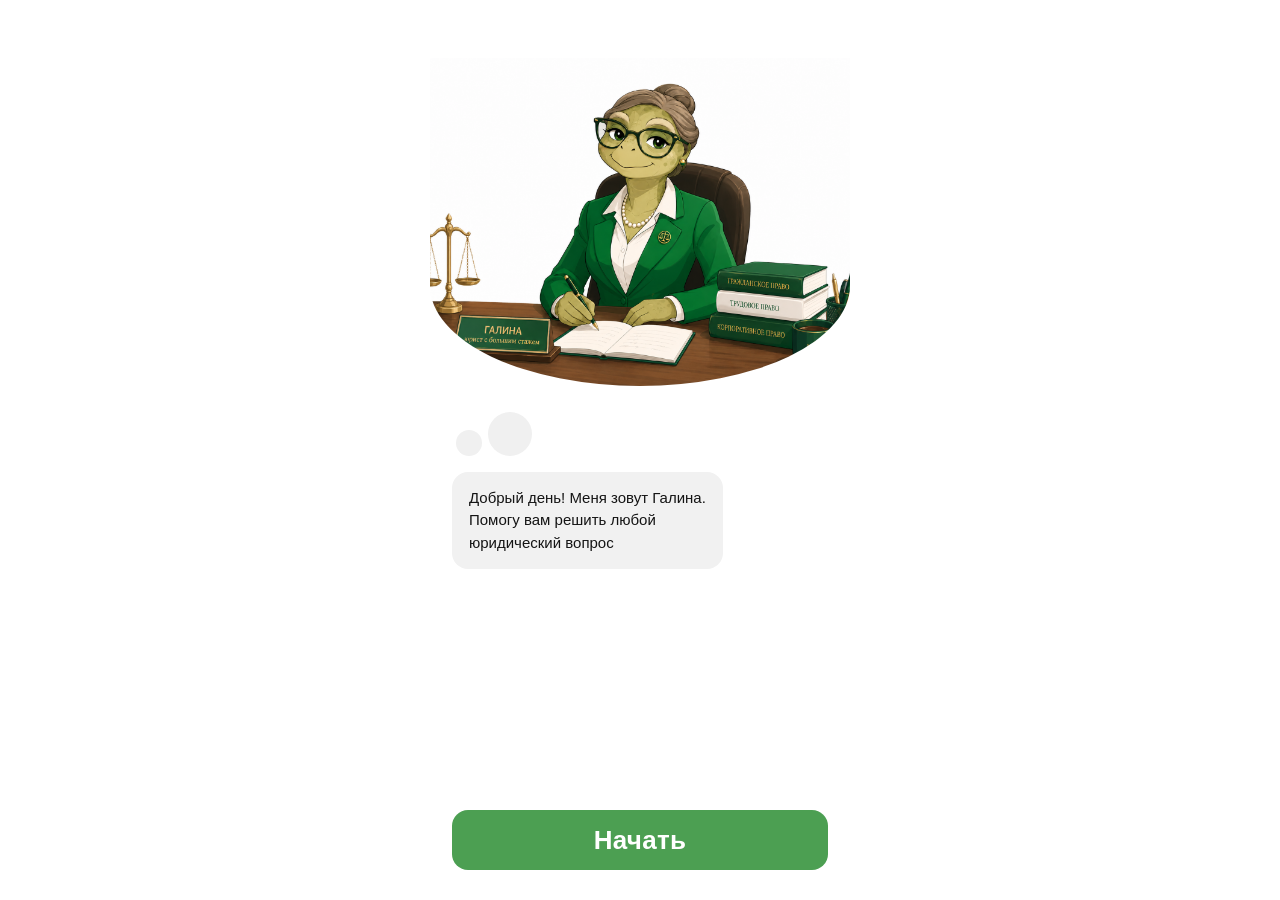
==== index.html @ 89429f1e "Экраны настроек и профиля - «Название акка» в сайдбаре открывает Настройки: карточка аккаунта,   тем" ====
﻿<!DOCTYPE html>
<html lang="ru">
<head>
<meta charset="UTF-8">
<meta name="viewport" content="width=device-width, initial-scale=1.0, maximum-scale=1.0, user-scalable=no, viewport-fit=cover">
<meta name="theme-color" content="#4C9F52">
<meta name="description" content="ИИ юрист Галина — ответы на юридические вопросы, составление и проверка договоров.">
<title>ИИ Юрист Галина</title>
<link rel="icon" href="assets/galina-avatar.png">
<link rel="apple-touch-icon" href="assets/galina-avatar.png">
<link rel="stylesheet" href="styles.css?v=15">
</head>
<body>

<div class="app">

  <!-- ============ ЭКРАН 1 — ОНБОРДИНГ ============ -->
        <div class="screen screen--onboarding is-active" id="screen-onboarding">
          <div class="ob-hero">
            <img src="assets/galina-desk.png" alt="Галина — юрист с большим стажем" class="ob-hero__img">
          </div>

          <div class="ob-body">
            <div class="ob-dots">
              <span class="ob-dot ob-dot--sm"></span>
              <span class="ob-dot ob-dot--lg"></span>
            </div>
            <div class="ob-bubble">
              Добрый день! Меня зовут Галина.<br>
              Помогу вам решить любой<br>
              юридический вопрос
            </div>
          </div>

          <div class="ob-footer">
            <button class="btn-primary" onclick="goTo('screen-main')">Начать</button>
          </div>
        </div>

  <!-- ============ ЭКРАН 2 — ОСНОВНОЙ ============ -->
        <div class="screen screen--main" id="screen-main">

          <div class="workspace">

          <!-- шапка -->
          <header class="topbar">
            <div class="topbar__left">
              <button class="icon-btn" onclick="menuButton(this)" aria-label="Меню">
                <svg viewBox="0 0 24 24" class="ic ic--panel">
                  <rect x="2.2" y="3.2" width="19.6" height="17.6" rx="4.2"/>
                  <line x1="9.6" y1="3.2" x2="9.6" y2="20.8"/>
                </svg>
              </button>
              <span class="brand" aria-label="Windexs Юрист">
                <img src="assets/windex-mark.png" alt="" class="brand__mark">
                <span class="brand__name">indexs</span>
                <span class="brand__suffix">Юрист</span>
              </span>
            </div>
            <button class="balance" onclick="openSheet()" aria-label="Баланс 30 рублей">
                <svg viewBox="0 0 24 24" class="ic ic--wallet">
                  <path d="M3.4 9.6V7.3a2.3 2.3 0 012.3-2.3h9.9"/>
                  <rect x="3.4" y="8.9" width="16.3" height="10.1" rx="2.6"/>
                  <circle cx="15.4" cy="14" r="1.05" class="ic__dot"/>
                </svg>
                <span>30</span>
              </button>
          </header>

          <!-- центр: стартовый вид -->
          <main class="main-center" data-view="home">
            <div class="greeting">
              <img src="assets/galina-avatar.png" alt="" class="greeting__ava">
              <h1 class="greeting__title" data-title>Чем могу помочь?</h1>
            </div>

            <ul class="actions">
              <li class="action" data-mode="sign" onclick="selectMode('sign')">
                <svg viewBox="0 0 24 24" class="ic ic--pen">
                  <path d="M3 21l1.2-4.2L16.3 4.7a2.4 2.4 0 013.4 0l.6.6a2.4 2.4 0 010 3.4L8.2 20.8 3 21z"/>
                </svg>
                <span>Подписать документ</span>
              </li>
              <li class="action" data-mode="create" onclick="selectMode('create')">
                <svg viewBox="0 0 24 24" class="ic ic--doc">
                  <path d="M6 2.6h8L19.4 8v13.4H6z"/>
                  <path d="M14 2.6V8h5.4"/>
                  <line x1="9" y1="12.4" x2="16.4" y2="12.4"/>
                  <line x1="9" y1="16.2" x2="16.4" y2="16.2"/>
                </svg>
                <span>Составить договор</span>
              </li>
              <li class="action" data-mode="check" onclick="selectMode('check')">
                <svg viewBox="0 0 24 24" class="ic ic--search">
                  <circle cx="10.5" cy="10.5" r="7"/>
                  <line x1="15.6" y1="15.6" x2="21" y2="21"/>
                </svg>
                <span>Проверить договор</span>
              </li>
            </ul>
          </main>

          <!-- центр: лента чата -->
          <div class="chat" data-view="chat" hidden>
            <div class="chat__scroll" data-feed></div>
          </div>

          <!-- поле ввода -->
          <div class="composer-wrap">
            <div class="composer">
              <div class="composer__files" data-files></div>
              <div class="composer__field"
                   contenteditable="true"
                   data-field
                   data-placeholder="Задайте юридический вопрос"></div>
              <div class="composer__row">
                <button class="plus-btn" onclick="toggleAttach(this)" aria-label="Прикрепить">
                  <svg viewBox="0 0 24 24" class="ic ic--plus">
                    <line x1="12" y1="4.5" x2="12" y2="19.5"/>
                    <line x1="4.5" y1="12" x2="19.5" y2="12"/>
                  </svg>
                </button>
                <div class="composer__right">
                  <button class="mic-btn" aria-label="Голос">
                    <svg viewBox="0 0 24 24" class="ic ic--mic">
                      <rect x="8.6" y="2.2" width="6.8" height="12" rx="3.4"/>
                      <path d="M4.8 11.2a7.2 7.2 0 0014.4 0"/>
                      <line x1="12" y1="18.4" x2="12" y2="22"/>
                    </svg>
                  </button>
                  <button class="call-btn" onclick="openCall()" aria-label="Созвон">
                    <span class="wave">
                      <i></i><i></i><i></i><i></i><i></i>
                    </span>
                  </button>
                  <button class="send-btn" onclick="send()" aria-label="Отправить">
                    <svg viewBox="0 0 24 24" class="ic ic--send">
                      <line x1="12" y1="20" x2="12" y2="5"/>
                      <path d="M6 11l6-6 6 6"/>
                    </svg>
                  </button>
                </div>
              </div>
            </div>

            <!-- меню вложений -->
            <div class="attach-menu" data-attach>
              <div class="attach-item" onclick="uploadFile()">
                <span class="attach-ic">
                  <svg viewBox="0 0 24 24" class="ic ic--doc">
                    <path d="M6 2.6h8L19.4 8v13.4H6z"/>
                    <path d="M14 2.6V8h5.4"/>
                  </svg>
                </span>
                Файлы
              </div>
              <div class="attach-item" onclick="uploadFile()">
                <span class="attach-ic">
                  <svg viewBox="0 0 24 24" class="ic ic--cam">
                    <rect x="2.4" y="5.6" width="19.2" height="14.4" rx="3.4"/>
                    <circle cx="12" cy="12.8" r="3.6"/>
                    <line x1="8.4" y1="5.6" x2="9.8" y2="3.2"/>
                  </svg>
                </span>
                Камера
              </div>
              <div class="attach-item" onclick="uploadFile()">
                <span class="attach-ic">
                  <svg viewBox="0 0 24 24" class="ic ic--img">
                    <rect x="2.4" y="4.4" width="19.2" height="15.2" rx="3.4"/>
                    <circle cx="8.2" cy="9.8" r="1.9"/>
                    <path d="M3.4 17.4l5.2-5 4.2 3.9 3.2-2.7 4.6 4.2"/>
                  </svg>
                </span>
                Галерея
              </div>
              <div class="attach-item attach-item--close" onclick="closeAttach()">
                <span class="attach-ic">
                  <svg viewBox="0 0 24 24" class="ic ic--x">
                    <line x1="5.5" y1="5.5" x2="18.5" y2="18.5"/>
                    <line x1="18.5" y1="5.5" x2="5.5" y2="18.5"/>
                  </svg>
                </span>
              </div>
            </div>
          </div>

          </div><!-- /.workspace -->

          <!-- ОКНО РАЗДЕЛА: Поддержка / Отзывы / Почта -->
          <div class="modal-scrim" onclick="closeModal()"></div>
          <div class="modal">
            <div class="modal__head">
              <span class="modal__ic" data-modal-ic></span>
              <span class="modal__title" data-modal-title></span>
              <button class="modal__x" onclick="closeModal()" aria-label="Закрыть">
                <svg viewBox="0 0 24 24" class="ic ic--x">
                  <line x1="5.5" y1="5.5" x2="18.5" y2="18.5"/>
                  <line x1="18.5" y1="5.5" x2="5.5" y2="18.5"/>
                </svg>
              </button>
            </div>

            <div class="modal__body" data-modal-body></div>

            <div class="modal__foot">
              <div class="modal__input">
                <button class="plus-btn" aria-label="Прикрепить">
                  <svg viewBox="0 0 24 24" class="ic ic--plus">
                    <line x1="12" y1="4.5" x2="12" y2="19.5"/>
                    <line x1="4.5" y1="12" x2="19.5" y2="12"/>
                  </svg>
                </button>
                <div class="modal__field"
                     contenteditable="true"
                     data-modal-field
                     data-placeholder=""></div>
                <button class="send-btn send-btn--modal" onclick="sendModal()" aria-label="Отправить">
                  <svg viewBox="0 0 24 24" class="ic ic--send">
                    <line x1="12" y1="20" x2="12" y2="5"/>
                    <path d="M6 11l6-6 6 6"/>
                  </svg>
                </button>
              </div>
              <div class="modal__note" data-modal-note></div>
            </div>
          </div>

          <!-- ЭКРАН НАСТРОЕК -->
          <div class="panel" data-panel="settings">
            <div class="panel__head">
              <span class="panel__title">Настройки</span>
              <button class="panel__x" onclick="closePanel('settings')" aria-label="Закрыть">
                <svg viewBox="0 0 24 24" class="ic ic--x">
                  <line x1="5.5" y1="5.5" x2="18.5" y2="18.5"/>
                  <line x1="18.5" y1="5.5" x2="5.5" y2="18.5"/>
                </svg>
              </button>
            </div>

            <div class="panel__scroll">

              <button class="acc-card" onclick="openPanel('profile')">
                <span class="acc-card__ava">Е</span>
                <span class="acc-card__info">
                  <span class="acc-card__name">Название акка</span>
                  <span class="acc-card__mail">account@mail.ru</span>
                </span>
                <span class="acc-card__balance">
                  <svg viewBox="0 0 24 24" class="ic ic--wallet">
                    <path d="M3.4 9.6V7.3a2.3 2.3 0 012.3-2.3h9.9"/>
                    <rect x="3.4" y="8.9" width="16.3" height="10.1" rx="2.6"/>
                    <circle cx="15.4" cy="14" r="1.05" class="ic__dot"/>
                  </svg>
                  30
                </span>
              </button>

              <div class="settings-row">Тема</div>

              <h3 class="settings-title">Пополнение</h3>

              <div class="plans">
                <div class="plan">
                  <span class="plan__ic">
                    <svg viewBox="0 0 24 24" class="ic ic--coin">
                      <ellipse cx="12" cy="8.4" rx="7.4" ry="3.4"/>
                      <path d="M4.6 8.4v7.2c0 1.9 3.3 3.4 7.4 3.4s7.4-1.5 7.4-3.4V8.4"/>
                    </svg>
                  </span>
                  <div class="plan__price">от 1000₽</div>
                  <div class="plan__save">экономия 10%</div>
                  <button class="plan__btn">Пополнить</button>
                </div>

                <div class="plan plan--hit">
                  <span class="plan__badge">
                    <svg viewBox="0 0 24 24" class="ic ic--fire">
                      <path d="M12 2.6c3.4 3.6 6.6 6 6.6 10.4a6.6 6.6 0 11-13.2 0c0-2.2 1-3.8 2.4-5.4.6 1.4 1.4 2.2 2.4 2.4-.4-3 .6-5.4 1.8-7.4z"/>
                    </svg>
                    Хит
                  </span>
                  <span class="plan__ic">
                    <svg viewBox="0 0 24 24" class="ic ic--coins">
                      <ellipse cx="12" cy="6.4" rx="6.6" ry="2.8"/>
                      <path d="M5.4 6.4v3.2c0 1.5 3 2.8 6.6 2.8s6.6-1.3 6.6-2.8V6.4"/>
                      <path d="M5.4 12.4v3.2c0 1.5 3 2.8 6.6 2.8s6.6-1.3 6.6-2.8v-3.2"/>
                    </svg>
                  </span>
                  <div class="plan__price">от 3000₽</div>
                  <div class="plan__save">экономия 15%</div>
                  <button class="plan__btn">Пополнить</button>
                </div>

                <div class="plan">
                  <span class="plan__ic">
                    <svg viewBox="0 0 24 24" class="ic ic--gem">
                      <path d="M5.4 4.6h13.2l3 5-9.6 10.4L2.4 9.6z"/>
                      <path d="M2.4 9.6h19.2"/>
                      <path d="M9 4.6l-1.6 5 4.6 10.4 4.6-10.4-1.6-5"/>
                    </svg>
                  </span>
                  <div class="plan__price">от 5000₽</div>
                  <div class="plan__save">экономия 20%</div>
                  <button class="plan__btn">Пополнить</button>
                </div>
              </div>

              <div class="rates">
                <div class="rates__cell rates__cell--head">Тарифы</div>
                <div class="rates__cell rates__cell--head rates__cell--ic">
                  <svg viewBox="0 0 24 24" class="ic ic--coin">
                    <ellipse cx="12" cy="8.4" rx="7.4" ry="3.4"/>
                    <path d="M4.6 8.4v7.2c0 1.9 3.3 3.4 7.4 3.4s7.4-1.5 7.4-3.4V8.4"/>
                  </svg>
                </div>

                <div class="rates__cell">Разговор с Галиной</div>
                <div class="rates__cell">3/минута</div>

                <div class="rates__cell">Сообщение в чате</div>
                <div class="rates__cell">3/запрос</div>

                <div class="rates__cell">Работа с документом</div>
                <div class="rates__cell">3/запрос</div>
              </div>

            </div>
          </div>

          <!-- ЭКРАН ПРОФИЛЯ -->
          <div class="panel panel--profile" data-panel="profile">
            <div class="panel__head">
              <span class="panel__title">Профиль</span>
              <button class="panel__x" onclick="closePanel('profile')" aria-label="Закрыть">
                <svg viewBox="0 0 24 24" class="ic ic--x">
                  <line x1="5.5" y1="5.5" x2="18.5" y2="18.5"/>
                  <line x1="18.5" y1="5.5" x2="5.5" y2="18.5"/>
                </svg>
              </button>
            </div>

            <div class="panel__scroll">
              <div class="profile-ava">
                <span class="profile-ava__circle">Е</span>
                <span class="profile-ava__edit">
                  <svg viewBox="0 0 24 24" class="ic ic--pen">
                    <path d="M3 21l1.2-4.2L16.3 4.7a2.4 2.4 0 013.4 0l.6.6a2.4 2.4 0 010 3.4L8.2 20.8 3 21z"/>
                  </svg>
                </span>
              </div>

              <label class="field-label">Имя</label>
              <div class="field" contenteditable="true">Название</div>
              <div class="field" contenteditable="true">акка</div>

              <label class="field-label">Год рождения</label>
              <div class="field" contenteditable="true">2026</div>

              <label class="field-label">Аккаунт</label>
              <div class="field">account@mail.ru</div>

              <button class="logout">
                <svg viewBox="0 0 24 24" class="ic ic--exit">
                  <path d="M9.6 3.6H4.8v16.8h4.8"/>
                  <path d="M14.4 7.8l4.2 4.2-4.2 4.2"/>
                  <line x1="18.6" y1="12" x2="9" y2="12"/>
                </svg>
                Выйти из аккаунта
              </button>
            </div>
          </div>

          <!-- МИНИ-ЭКРАН ЗАГРУЗКИ ФАЙЛА -->
          <div class="upload">
            <div class="upload__card">
              <span class="upload__spinner"></span>
              <div class="upload__text">Загружаю файл</div>
            </div>
          </div>

          <!-- ШТОРКА С ТАРИФОМ -->
          <div class="sheet-scrim" onclick="closeSheet()"></div>
          <div class="sheet">
            <div class="sheet__grab"></div>
            <div class="sheet__title">1 запрос = 3 рубля</div>
            <div class="sheet__note">Списывается за каждый ответ Галины.<br>Созвон — 3 рубля за минуту.</div>
            <div class="sheet__balance">
              <span>На счету</span>
              <b>30 ₽</b>
            </div>
            <div class="sheet__hint">Хватит на 10 запросов</div>
            <button class="btn-primary btn-primary--sm">Пополнить</button>
          </div>

          <!-- ЭКРАН СОЗВОНА -->
          <div class="call">
            <header class="topbar">
              <button class="icon-btn" onclick="closeCall()" aria-label="Назад">
                <svg viewBox="0 0 24 24" class="ic ic--back">
                  <path d="M14.5 5 L7.5 12 l7 7"/>
                </svg>
              </button>
              <button class="balance" onclick="openSheet()" aria-label="Баланс 30 рублей">
                <svg viewBox="0 0 24 24" class="ic ic--wallet">
                  <path d="M3.4 9.6V7.3a2.3 2.3 0 012.3-2.3h9.9"/>
                  <rect x="3.4" y="8.9" width="16.3" height="10.1" rx="2.6"/>
                  <circle cx="15.4" cy="14" r="1.05" class="ic__dot"/>
                </svg>
                <span>30</span>
              </button>
            </header>

            <div class="call__body">
              <img src="assets/galina-avatar.png" alt="" class="call__ava" data-call-ava>

              <button class="call__btn" onclick="toggleMic()" data-call-btn aria-label="Микрофон">
                <!-- микрофон включён -->
                <svg viewBox="0 0 24 24" class="ic call__ic call__ic--on">
                  <rect x="9" y="2.6" width="6" height="11.4" rx="3"/>
                  <path d="M5.2 11.4a6.8 6.8 0 0013.6 0"/>
                  <line x1="12" y1="18.2" x2="12" y2="21.4"/>
                </svg>
                <!-- микрофон выключен -->
                <svg viewBox="0 0 24 24" class="ic call__ic call__ic--off">
                  <rect x="9" y="2.6" width="6" height="11.4" rx="3"/>
                  <path d="M5.2 11.4a6.8 6.8 0 0013.6 0"/>
                  <line x1="12" y1="18.2" x2="12" y2="21.4"/>
                  <line x1="4" y1="21" x2="20" y2="3"/>
                </svg>
                <!-- Галина говорит -->
                <span class="call__wave">
                  <i></i><i></i><i></i><i></i><i></i>
                </span>
              </button>

              <div class="call__status" data-call-status>Говорите, я слушаю</div>
              <button class="call__arc" onclick="closeCall()">Завершить</button>
            </div>
          </div>

          <!-- РАЗДЕЛЫ МЕНЮ -->
          <div class="page">
            <header class="topbar">
              <button class="icon-btn" onclick="closePage()" aria-label="Назад">
                <svg viewBox="0 0 24 24" class="ic ic--back">
                  <path d="M14.5 5 L7.5 12 l7 7"/>
                </svg>
              </button>
              <button class="balance" onclick="openSheet()" aria-label="Баланс 30 рублей">
                <svg viewBox="0 0 24 24" class="ic ic--wallet">
                  <path d="M3.4 9.6V7.3a2.3 2.3 0 012.3-2.3h9.9"/>
                  <rect x="3.4" y="8.9" width="16.3" height="10.1" rx="2.6"/>
                  <circle cx="15.4" cy="14" r="1.05" class="ic__dot"/>
                </svg>
                <span>30</span>
              </button>
            </header>
            <div class="page__scroll">
              <h2 class="page__title" data-page-title></h2>
              <div data-page-body></div>
            </div>
          </div>

          <!-- САЙДБАР -->
          <div class="drawer-scrim" onclick="closeDrawer()"></div>
          <aside class="drawer">
            <div class="drawer__head">
              <button class="acc" onclick="openPanel('settings')">
                <span class="acc__ava">Е</span>
                <span class="acc__name">Название акка</span>
              </button>
              <button class="icon-btn" onclick="toggleSidebar()" aria-label="Свернуть меню">
                <svg viewBox="0 0 24 24" class="ic ic--panel">
                  <rect x="2.2" y="3.2" width="19.6" height="17.6" rx="4.2"/>
                  <line x1="9.6" y1="3.2" x2="9.6" y2="20.8"/>
                </svg>
              </button>
            </div>

            <div class="drawer__scroll">
              <div class="drawer__group">Чаты</div>
              <a class="drawer__item">Закон 130 ФЗ</a>
              <a class="drawer__item">Закон 130 ФЗ</a>
              <a class="drawer__item">Закон 130 ФЗ</a>
              <a class="drawer__item">Закон 130 ФЗ</a>

              <div class="drawer__group drawer__group--mt">Мои договоры</div>
              <a class="drawer__item">Договор 1</a>
              <a class="drawer__item">Договор 2</a>
              <a class="drawer__item">Договор 3</a>
              <a class="drawer__item">Договор 3</a>
              <a class="drawer__item">Договор 1</a>
              <a class="drawer__item">Договор 2</a>
              <a class="drawer__item">Договор 3</a>
              <a class="drawer__item">Договор 3</a>
              <a class="drawer__item">Договор 1</a>
              <a class="drawer__item">Договор 2</a>
              <a class="drawer__item">Договор 3</a>
            </div>

            <div class="drawer__foot">
              <a class="drawer__link" onclick="openModal('support')">
                <svg viewBox="0 0 24 24" class="ic ic--support">
                  <path d="M4.2 15.4v-3.6a7.8 7.8 0 1115.6 0v3.6"/>
                  <rect x="2.6" y="13.6" width="4" height="6" rx="2"/>
                  <rect x="17.4" y="13.6" width="4" height="6" rx="2"/>
                </svg>
                Поддержка
              </a>
              <a class="drawer__link" onclick="openModal('reviews')">
                <svg viewBox="0 0 24 24" class="ic ic--star">
                  <path d="M12 3.2l2.7 5.5 6 .9-4.3 4.2 1 6-5.4-2.8-5.4 2.8 1-6L3.3 9.6l6-.9z"/>
                </svg>
                Отзывы
              </a>
              <a class="drawer__link" onclick="openModal('mail')">
                <svg viewBox="0 0 24 24" class="ic ic--mail">
                  <rect x="2.8" y="5" width="18.4" height="14" rx="3"/>
                  <path d="M3.6 7.4L12 13.4l8.4-6"/>
                </svg>
                Почта
              </a>
            </div>

            <div class="drawer__newchat">
              <button class="btn-newchat" onclick="newChat()">
                <svg viewBox="0 0 24 24" class="ic ic--chat">
                  <path d="M3.4 5.4h17.2v11H9.2l-5.8 4.2z"/>
                </svg>
                Новый чат
              </button>
            </div>
          </aside>

        </div>

</div>

<script src="app.js?v=15"></script>
</body>
</html>
---- styles.css ----
/* ================= ИИ Юрист «Галина» — прототип ================= */

:root{
  --green:        #4C9F52;
  --green-dark:   #3E8744;
  --ink:          #101010;
  --grey-bg:      #EFEFEF;
  --grey-bubble:  #F1F1F1;
  --grey-line:    #E6E6E6;
  --stage:        #1E1E1E;
  --phone-body:   #141414;
  --label:        #8A8A8A;
  --radius-phone: 44px;
}

*{ box-sizing:border-box; -webkit-tap-highlight-color:transparent; }

html,body{ margin:0; padding:0; }

body{
  background:var(--stage);
  font-family:"Montserrat","Gotham Pro","Segoe UI",-apple-system,BlinkMacSystemFont,Roboto,Arial,sans-serif;
  color:var(--ink);
  -webkit-font-smoothing:antialiased;
  min-height:100vh;
}

/* ---------- корпус приложения ---------- */
body{
  display:flex;
  align-items:center;
  justify-content:center;
  overflow:hidden;
}

.app{
  position:relative;
  width:100%;
  height:100vh;
  height:100dvh;
  background:#fff;
  overflow:hidden;
}

/* на десктопе показываем приложение «в телефоне» */
@media (min-width:600px) and (min-height:640px){
  .app{
    width:392px;
    height:min(100dvh - 48px, 844px);
    border-radius:38px;
    box-shadow:0 24px 70px rgba(0,0,0,.55);
  }
}

/* экраны приложения: активен всегда один */
.screen{
  position:absolute;
  top:0; right:0; bottom:0; left:0;
  background:#fff;
  flex-direction:column;
  overflow:hidden;
  display:none;
}
.screen.is-active{ display:flex; }

/* =========================================================
   ЭКРАН 1 — ОНБОРДИНГ
   ========================================================= */
.screen--onboarding{ padding:0; }

.ob-hero{
  padding:58px 0 0;
  display:flex;
  justify-content:center;
  flex:none;
  /* дуга стола, как в макете */
  overflow:hidden;
  border-radius:0 0 50% 50% / 0 0 26% 26%;
}
.ob-hero__img{
  width:104%;
  max-width:none;
  display:block;
}

.ob-body{
  flex:1;
  padding:26px 22px 0;
  display:flex;
  flex-direction:column;
  gap:16px;
}

.ob-dots{ display:flex; align-items:flex-end; gap:6px; padding-left:4px; }
.ob-dot{ background:#F0F0F0; border-radius:50%; display:block; }
.ob-dot--sm{ width:26px; height:26px; }
.ob-dot--lg{ width:44px; height:44px; }

.ob-bubble{
  background:var(--grey-bubble);
  border-radius:16px;
  padding:15px 17px;
  font-size:15px;
  line-height:1.5;
  font-weight:500;
  color:#141414;
  align-self:flex-start;
  max-width:100%;
}

.ob-footer{ padding:0 22px 30px; flex:none; }

.btn-primary{
  width:100%;
  height:60px;
  border:0;
  border-radius:16px;
  background:var(--green);
  color:#fff;
  font-family:inherit;
  font-size:26px;
  font-weight:700;
  letter-spacing:.3px;
  cursor:pointer;
  transition:background .15s ease, transform .1s ease;
}
.btn-primary:hover{ background:var(--green-dark); }
.btn-primary:active{ transform:scale(.985); }

/* =========================================================
   ЭКРАН 2 — ОСНОВНОЙ
   ========================================================= */
.topbar{
  flex:none;
  height:64px;
  padding:0 20px;
  display:flex;
  align-items:center;
  justify-content:space-between;
}

/* рабочая область: на телефоне занимает весь экран, на десктопе — колонку справа */
.workspace{
  position:absolute;
  top:0; right:0; bottom:0; left:0;
  display:flex;
  flex-direction:column;
  min-width:0;
}

/* шапка главного экрана висит поверх ленты: контент уезжает под неё размытым */
.workspace > .topbar{
  position:absolute;
  top:0; left:0; right:0;
  z-index:8;
  background:rgba(255,255,255,.72);
  -webkit-backdrop-filter:blur(16px) saturate(150%);
          backdrop-filter:blur(16px) saturate(150%);
}

.icon-btn{
  width:34px; height:34px;
  border:0; background:none; padding:0;
  cursor:pointer;
  display:flex; align-items:center; justify-content:center;
}

/* кнопка меню + логотип справа от неё */
.topbar__left{ display:flex; align-items:center; gap:12px; }

.brand{ display:flex; align-items:center; gap:1px; }
.brand__mark{ width:26px; height:19px; display:block; flex:none; }
.brand__name{
  font-size:21px;
  font-weight:800;
  letter-spacing:-.6px;
  color:var(--ink);
}
/* «Юрист» рядом с логотипом — только на десктопе */
.brand__suffix{ display:none; }

.balance{
  border:0;
  font-family:inherit;
  color:var(--ink);
  cursor:pointer;
  background:var(--grey-bg);
  border-radius:999px;
  padding:7px 15px 7px 12px;
  display:flex;
  align-items:center;
  gap:7px;
  font-size:19px;
  font-weight:500;
  letter-spacing:.2px;
}
.ic--wallet{ width:22px; height:22px; stroke-width:1.8; }
.ic__dot{ fill:var(--ink); stroke:none; }

/* ---- иконки (общие правила) ---- */
.ic{
  width:24px; height:24px;
  fill:none;
  stroke:var(--ink);
  stroke-width:1.9;
  stroke-linecap:round;
  stroke-linejoin:round;
  display:block;
}
.ic--panel{ width:26px; height:26px; stroke-width:2.1; }
.ic--pen{ fill:var(--ink); stroke:none; }
.ic--star{ fill:none; }

/* ---- центральный блок ---- */
.main-center{
  flex:1;
  display:flex;
  flex-direction:column;
  justify-content:center;
  padding:64px 22px 0;
  gap:26px;
}

.greeting{ display:flex; align-items:center; gap:14px; }
.greeting__ava{
  width:52px; height:52px;
  flex:none;
  object-fit:cover;
  border-radius:50%;
}
.greeting__title{
  margin:0;
  font-size:24px;
  font-weight:800;
  letter-spacing:-.4px;
  white-space:nowrap;
}

.actions{ list-style:none; margin:0; padding:0 0 0 2px; display:flex; flex-direction:column; gap:20px; }
.action{
  display:flex;
  align-items:center;
  gap:14px;
  font-size:17px;
  font-weight:500;
  cursor:pointer;
}
.action .ic{ flex:none; }
.action.is-active{ color:var(--green); }
.action.is-active .ic{ stroke:var(--green); }
.action.is-active .ic--pen{ fill:var(--green); stroke:none; }

.main-center[hidden]{ display:none; }

/* =========================================================
   ЛЕНТА ЧАТА
   ========================================================= */
.chat{ flex:1; min-height:0; display:flex; }
.chat[hidden]{ display:none; }

.chat__scroll{
  flex:1;
  overflow-y:auto;
  padding:74px 20px 12px;
  display:flex;
  flex-direction:column;
  gap:16px;
  scrollbar-width:none;
}
.chat__scroll::-webkit-scrollbar{ display:none; }

/* сообщение пользователя */
.msg--user{ display:flex; justify-content:flex-end; }
.msg--user .bubble{
  background:var(--grey-bubble);
  border-radius:14px;
  padding:11px 14px;
  font-size:15px;
  font-weight:500;
  line-height:1.4;
  max-width:78%;
  word-break:break-word;
}
.bubble .pfx{ color:var(--green); font-weight:600; }

/* блок Галины */
.msg--bot{ display:flex; align-items:flex-start; gap:12px; }
.msg__ava{
  width:56px; height:56px;
  border-radius:50%;
  object-fit:cover;
  flex:none;
}
.msg--bot .bubble{
  font-size:15px;
  font-weight:500;
  line-height:1.45;
  padding-top:16px;
  word-break:break-word;
}

/* «Думаю…» / «Создаю…» — бегущий зелёный блик по тексту */
.status{
  padding-top:18px;
  font-size:15px;
  font-weight:500;
  background:linear-gradient(90deg,#101010 0%,#101010 30%,var(--green) 50%,#101010 70%,#101010 100%);
  background-size:220% 100%;
  -webkit-background-clip:text;
          background-clip:text;
  color:transparent;
  animation:shimmerText 1.6s linear infinite;
}
@keyframes shimmerText{
  from{ background-position:120% 0; }
  to  { background-position:-120% 0; }
}

/* ---- скелетон создаваемого документа ---- */
.doc-skeleton{
  background:#E4E4E4;
  border-radius:22px;
  padding:22px 18px;
}
.doc-page{
  background:#fff;
  border-radius:4px;
  padding:22px 18px 26px;
  display:flex;
  flex-direction:column;
  gap:16px;
  min-height:250px;
}
.sk{
  border-radius:7px;
  background:linear-gradient(100deg,#D2D2D2 20%,#EDEDED 45%,#D2D2D2 70%);
  background-size:250% 100%;
  animation:skShine 1.5s linear infinite;
}
@keyframes skShine{
  from{ background-position:180% 0; }
  to  { background-position:-80% 0; }
}
.sk--head{ height:26px; width:44%; align-self:flex-end; }
.sk--sub { height:15px; width:28%; align-self:center; margin-top:4px; }
.sk--body{ height:98px; width:82%; align-self:center; margin-top:4px; border-radius:4px; }
.sk--row { display:flex; justify-content:space-between; gap:18px; margin-top:auto; }
.sk--foot{ height:14px; border-radius:7px; }
.sk--foot.a{ width:34%; }
.sk--foot.b{ width:48%; }

/* ---- composer ---- */
.composer-wrap{ flex:none; padding:0 20px 26px; position:relative; }

.composer{
  background:var(--grey-bubble);
  border-radius:20px;
  padding:16px 14px 12px;
  display:flex;
  flex-direction:column;
  gap:14px;
}
/* редактируемое поле: префикс режима рисуется через ::before,
   поэтому переносится вместе с текстом и не редактируется */
.composer__field{
  font-size:15px;
  font-weight:500;
  line-height:1.4;
  color:#101010;
  padding-left:4px;
  outline:none;
  min-height:21px;
  max-height:96px;
  overflow-y:auto;
  word-break:break-word;
  scrollbar-width:none;
}
.composer__field::-webkit-scrollbar{ display:none; }

.composer__field[data-prefix]::before{
  content:attr(data-prefix) " ";
  color:var(--green);
  font-weight:600;
}
.composer__field:empty:not([data-prefix])::before{
  content:attr(data-placeholder);
  color:#7B7B7B;
  font-weight:500;
}
.composer.is-busy .composer__field{ pointer-events:none; opacity:.75; }
.composer__row{ display:flex; align-items:center; justify-content:space-between; }
.composer__right{ display:flex; align-items:center; gap:12px; }

.plus-btn,.mic-btn{
  border:0; background:none; padding:0; cursor:pointer;
  display:flex; align-items:center; justify-content:center;
}
.ic--plus{ width:27px; height:27px; stroke-width:2.2; }
.ic--mic{ width:23px; height:23px; }

.call-btn{
  border:0;
  background:var(--green);
  width:38px; height:38px;
  padding:0;
  border-radius:13px;
  display:flex; align-items:center; justify-content:center;
  cursor:pointer;
  transition:background .15s ease;
}
.call-btn:hover{ background:var(--green-dark); }

/* кнопка отправки: видна только когда в поле есть текст */
.send-btn{
  border:0;
  background:var(--green);
  width:38px; height:38px;
  border-radius:50%;
  display:none;
  align-items:center; justify-content:center;
  cursor:pointer;
  transition:background .15s ease;
}
.send-btn:hover{ background:var(--green-dark); }
.ic--send{ width:22px; height:22px; stroke:#fff; stroke-width:2.2; }

/* есть текст или файлы — «Созвон» сменяется отправкой, микрофон остаётся */
.composer.has-text .call-btn{ display:none; }
.composer.has-text .send-btn{ display:flex; }

.wave{ display:flex; align-items:center; gap:2.5px; height:17px; }
.wave i{ width:2.6px; border-radius:2px; background:#fff; display:block; }
.wave i:nth-child(1){ height:7px; }
.wave i:nth-child(2){ height:13px; }
.wave i:nth-child(3){ height:17px; }
.wave i:nth-child(4){ height:11px; }
.wave i:nth-child(5){ height:6px; }

/* ---- прикреплённые файлы ---- */
.composer__files{
  display:none;
  flex-wrap:wrap;
  gap:8px;
}
.composer__files.has-files{ display:flex; }

.file-chip{
  display:flex;
  align-items:center;
  gap:10px;
  background:#E2E2E2;
  border-radius:999px;
  padding:7px 12px 7px 16px;
  font-size:14px;
  font-weight:500;
  color:#3A3A3A;
  max-width:100%;
}
.file-chip__name{
  overflow:hidden;
  text-overflow:ellipsis;
  white-space:nowrap;
}
.file-chip__x{
  border:0; background:none; padding:0;
  width:16px; height:16px;
  flex:none;
  cursor:pointer;
  display:flex; align-items:center; justify-content:center;
}
.file-chip__x .ic{ width:14px; height:14px; stroke:#4A4A4A; stroke-width:2.2; }
.file-chip__x:hover .ic{ stroke:#101010; }

/* файлы в отправленном сообщении */
.bubble__files{ display:flex; flex-wrap:wrap; gap:6px; margin-bottom:8px; }
.bubble__file{
  background:#E2E2E2;
  border-radius:999px;
  padding:4px 11px;
  font-size:13px;
  font-weight:500;
}

/* =========================================================
   ОКНО РАЗДЕЛА: Поддержка / Отзывы / Почта
   ========================================================= */
.modal-scrim{
  position:absolute;
  top:0; right:0; bottom:0; left:0;
  background:rgba(255,255,255,.45);
  -webkit-backdrop-filter:blur(9px);
          backdrop-filter:blur(9px);
  opacity:0; visibility:hidden;
  transition:opacity .22s ease, visibility .22s;
  z-index:16;
}
.modal-scrim.is-open{ opacity:1; visibility:visible; }

.modal{
  position:absolute;
  left:50%;
  top:50%;
  transform:translate(-50%,-46%);
  width:83%;
  height:46%;
  min-height:300px;
  background:#fff;
  border-radius:26px;
  box-shadow:0 20px 54px rgba(0,0,0,.20);
  display:flex;
  flex-direction:column;
  padding:18px 16px 14px;
  opacity:0; visibility:hidden;
  transition:opacity .22s ease, transform .22s ease, visibility .22s;
  z-index:17;
}
.modal.is-open{
  opacity:1; visibility:visible;
  transform:translate(-50%,-50%);
}

.modal__head{
  flex:none;
  position:relative;
  display:flex;
  align-items:center;
  justify-content:center;
  gap:12px;
  padding:0 34px 14px;
}
.modal__ic{ display:flex; }
.modal__ic .ic{ width:26px; height:26px; stroke-width:2; }
.modal__title{ font-size:21px; font-weight:700; letter-spacing:-.3px; }
.modal__x{
  position:absolute;
  right:2px; top:-2px;
  border:0; background:none; padding:0;
  cursor:pointer;
  display:flex;
}
.modal__x .ic{ width:24px; height:24px; stroke-width:2.6; }

.modal__body{
  flex:1;
  overflow-y:auto;
  padding:0 4px;
  font-size:15px;
  font-weight:500;
  line-height:1.5;
  scrollbar-width:none;
}
.modal__body::-webkit-scrollbar{ display:none; }

.modal__foot{ flex:none; padding-top:10px; }

.modal__input{
  background:var(--grey-bubble);
  border-radius:999px;
  padding:6px 6px 6px 10px;
  display:flex;
  align-items:center;
  gap:8px;
}
.modal__input .plus-btn{ flex:none; }
.modal__input .ic--plus{ width:24px; height:24px; }

.modal__field{
  flex:1;
  min-width:0;
  font-size:14px;
  font-weight:500;
  line-height:1.35;
  max-height:52px;
  overflow-y:auto;
  outline:none;
  word-break:break-word;
  scrollbar-width:none;
}
.modal__field::-webkit-scrollbar{ display:none; }
.modal__field:empty::before{
  content:attr(data-placeholder);
  color:#7B7B7B;
}
.send-btn--modal{ display:flex; flex:none; }

.modal__note{
  margin-top:8px;
  text-align:center;
  font-size:10.5px;
  color:#9A9A9A;
}
.modal__note:empty{ display:none; }

/* ---- карточка отзыва ---- */
.review{
  background:var(--grey-bubble);
  border-radius:12px;
  padding:10px 12px;
  margin-bottom:9px;
}
.review__top{
  display:flex;
  align-items:center;
  gap:8px;
  margin-bottom:5px;
}
.review__ava{
  width:17px; height:17px;
  border-radius:50%;
  background:var(--green);
  color:#fff;
  font-size:9px;
  font-weight:700;
  display:flex; align-items:center; justify-content:center;
  flex:none;
}
.review__name{ font-size:13px; font-weight:700; }
.review__stars{
  margin-left:auto;
  font-size:12px;
  letter-spacing:1px;
  color:#8CC63F;
  white-space:nowrap;
}
.review__stars i{ color:#D2D2D2; font-style:normal; }
.review__text{
  font-size:10.5px;
  font-weight:500;
  line-height:1.45;
  color:#3A3A3A;
}

/* =========================================================
   ЭКРАНЫ НАСТРОЕК И ПРОФИЛЯ
   ========================================================= */
.panel{
  position:absolute;
  top:0; right:0; bottom:0; left:0;
  background:#fff;
  display:flex;
  flex-direction:column;
  transform:translateX(100%);
  transition:transform .28s cubic-bezier(.32,.72,.28,1);
  z-index:18;
}
.panel--profile{ z-index:19; }
.panel.is-open{ transform:translateX(0); }

.panel__head{
  flex:none;
  height:64px;
  padding:0 20px;
  display:flex;
  align-items:center;
  justify-content:space-between;
}
.panel__title{ font-size:17px; font-weight:600; }
.panel__x{
  border:0; background:none; padding:0;
  cursor:pointer;
  display:flex;
}
.panel__x .ic{ width:26px; height:26px; stroke-width:2.6; }

.panel__scroll{
  flex:1;
  overflow-y:auto;
  padding:8px 20px 30px;
  scrollbar-width:none;
}
.panel__scroll::-webkit-scrollbar{ display:none; }

/* ---- карточка аккаунта ---- */
.acc-card{
  width:100%;
  border:1.5px solid #E8E8E8;
  background:#fff;
  border-radius:18px;
  padding:14px 16px;
  display:flex;
  align-items:center;
  gap:14px;
  cursor:pointer;
  font-family:inherit;
  text-align:left;
  box-shadow:0 2px 10px rgba(0,0,0,.04);
}
.acc-card__ava{
  width:46px; height:46px;
  border-radius:50%;
  background:var(--green);
  color:#fff;
  font-size:21px; font-weight:600;
  display:flex; align-items:center; justify-content:center;
  flex:none;
}
.acc-card__info{ display:flex; flex-direction:column; gap:2px; min-width:0; flex:1; }
.acc-card__name{ font-size:19px; font-weight:800; letter-spacing:-.3px; }
.acc-card__mail{ font-size:15px; color:#8A8A8A; }
.acc-card__balance{
  flex:none;
  background:var(--grey-bg);
  border-radius:999px;
  padding:6px 13px 6px 10px;
  display:flex; align-items:center; gap:5px;
  font-size:17px; font-weight:500;
}

/* ---- строка «Тема» ---- */
.settings-row{
  margin-top:14px;
  border:1.5px solid #E8E8E8;
  border-radius:18px;
  padding:18px 16px;
  font-size:16px;
  font-weight:500;
  box-shadow:0 2px 10px rgba(0,0,0,.04);
  cursor:pointer;
}

.settings-title{
  margin:26px 0 14px;
  font-size:20px;
  font-weight:700;
  letter-spacing:-.3px;
}

/* ---- тарифные карточки ---- */
.plans{
  display:grid;
  grid-template-columns:repeat(3,1fr);
  gap:10px;
  align-items:start;
}
.plan{
  position:relative;
  border:1.5px solid #E8E8E8;
  border-radius:16px;
  padding:14px 8px 12px;
  display:flex;
  flex-direction:column;
  align-items:center;
  gap:6px;
  box-shadow:0 2px 10px rgba(0,0,0,.04);
}
.plan--hit{ padding-top:20px; }

.plan__badge{
  position:absolute;
  top:-13px;
  left:50%;
  transform:translateX(-50%);
  background:#fff;
  border:1.5px solid #E8E8E8;
  border-radius:999px;
  padding:4px 11px 4px 8px;
  display:flex; align-items:center; gap:5px;
  font-size:13px; font-weight:600;
  white-space:nowrap;
}
.ic--fire{
  width:16px; height:16px;
  fill:#E2483D;
  stroke:none;
}

.plan__ic{
  width:100%;
  aspect-ratio:1/1;
  max-height:74px;
  background:var(--grey-bubble);
  border-radius:12px;
  display:flex; align-items:center; justify-content:center;
}
.plan__ic .ic{ width:30px; height:30px; }
.ic--coin, .ic--coins, .ic--gem{ stroke-width:1.7; }

.plan__price{ font-size:15px; font-weight:500; white-space:nowrap; }
.plan__save{ font-size:10.5px; color:#9A9A9A; white-space:nowrap; }
.plan__btn{
  width:100%;
  border:0;
  background:#CFE7CE;
  color:#1F5B27;
  font-family:inherit;
  font-size:12.5px;
  font-weight:500;
  padding:5px 0;
  border-radius:7px;
  cursor:pointer;
}
.plan__btn:hover{ background:#BFDCBE; }

/* ---- таблица тарифов ---- */
.rates{
  margin-top:22px;
  display:grid;
  grid-template-columns:1fr auto;
  gap:8px;
  border:1.5px solid #E8E8E8;
  border-radius:18px;
  padding:12px;
  box-shadow:0 2px 10px rgba(0,0,0,.04);
}
.rates__cell{
  border:1.5px solid #E8E8E8;
  border-radius:12px;
  padding:14px 16px;
  font-size:15px;
  font-weight:500;
  display:flex;
  align-items:center;
}
.rates__cell--head{ justify-content:center; font-size:16px; font-weight:700; }
.rates__cell--ic{ padding:14px 22px; }
.rates__cell--ic .ic{ width:26px; height:26px; }

/* =========================================================
   ПРОФИЛЬ
   ========================================================= */
.profile-ava{
  position:relative;
  width:118px; height:118px;
  margin:26px auto 30px;
}
.profile-ava__circle{
  width:100%; height:100%;
  border-radius:50%;
  background:var(--green);
  border:5px solid #EDEDED;
  color:#fff;
  font-size:46px; font-weight:500;
  display:flex; align-items:center; justify-content:center;
}
.profile-ava__edit{
  position:absolute;
  right:2px; bottom:8px;
  width:30px; height:30px;
  border-radius:50%;
  background:#E4E4E4;
  display:flex; align-items:center; justify-content:center;
  cursor:pointer;
}
.profile-ava__edit .ic{ width:15px; height:15px; }

.field-label{
  display:block;
  margin:18px 0 8px;
  font-size:16px;
  font-weight:700;
}
.field{
  border:1.5px solid #E8E8E8;
  border-radius:14px;
  padding:15px 16px;
  font-size:16px;
  font-weight:500;
  color:#5A5A5A;
  margin-bottom:10px;
  outline:none;
  box-shadow:0 2px 10px rgba(0,0,0,.04);
}
.field:focus{ border-color:var(--green); color:var(--ink); }

.logout{
  width:100%;
  margin-top:6px;
  border:1.5px solid #E8E8E8;
  background:#fff;
  border-radius:14px;
  padding:15px 16px;
  display:flex; align-items:center; gap:14px;
  font-family:inherit;
  font-size:16px;
  font-weight:500;
  color:#B03A34;
  cursor:pointer;
  box-shadow:0 2px 10px rgba(0,0,0,.04);
}
.logout .ic{ stroke:#B03A34; width:22px; height:22px; }
.logout:hover{ background:#FDF6F5; }

/* ---- мини-экран загрузки файла ---- */
.upload{
  position:absolute;
  top:0; right:0; bottom:0; left:0;
  background:rgba(0,0,0,.22);
  display:flex;
  align-items:center;
  justify-content:center;
  opacity:0; visibility:hidden;
  transition:opacity .2s ease, visibility .2s;
  z-index:15;
}
.upload.is-open{ opacity:1; visibility:visible; }

.upload__card{
  background:#fff;
  border-radius:20px;
  padding:28px 34px;
  display:flex;
  flex-direction:column;
  align-items:center;
  gap:16px;
  box-shadow:0 16px 44px rgba(0,0,0,.18);
}
.upload__spinner{
  width:36px; height:36px;
  border-radius:50%;
  border:3.5px solid #E2E8E2;
  border-top-color:var(--green);
  animation:spin .8s linear infinite;
}
@keyframes spin{ to{ transform:rotate(360deg); } }

.upload__text{ font-size:15px; font-weight:600; }

/* ---- меню вложений ---- */
.attach-menu{
  position:absolute;
  left:20px;
  bottom:64px;
  width:150px;
  background:#F1F1F1;
  border-radius:18px;
  padding:12px 10px;
  display:flex;
  flex-direction:column;
  gap:14px;
  box-shadow:0 10px 30px rgba(0,0,0,.10);
  opacity:0;
  visibility:hidden;
  transform:translateY(8px) scale(.97);
  transform-origin:bottom left;
  transition:opacity .18s ease, transform .18s ease, visibility .18s;
  z-index:5;
}
.attach-menu.is-open{ opacity:1; visibility:visible; transform:translateY(0) scale(1); }

.attach-item{
  display:flex;
  align-items:center;
  gap:12px;
  font-size:16px;
  font-weight:500;
  cursor:pointer;
  padding-left:4px;
}
.attach-ic{ display:flex; width:24px; justify-content:center; }
.attach-item--close .ic{ stroke-width:2.3; }

/* =========================================================
   ШТОРКА С ТАРИФОМ
   ========================================================= */
.sheet-scrim{
  position:absolute; inset:0;
  background:rgba(0,0,0,.28);
  opacity:0; visibility:hidden;
  transition:opacity .25s ease, visibility .25s;
  z-index:13;
}
.sheet-scrim.is-open{ opacity:1; visibility:visible; }

.sheet{
  position:absolute;
  left:0; right:0; bottom:0;
  height:50%;
  background:#fff;
  border-radius:26px 26px 0 0;
  box-shadow:0 -14px 40px rgba(0,0,0,.16);
  transform:translateY(100%);
  transition:transform .3s cubic-bezier(.32,.72,.28,1);
  z-index:14;
  padding:12px 22px 26px;
  display:flex;
  flex-direction:column;
}
.sheet.is-open{ transform:translateY(0); }

.sheet__grab{
  width:44px; height:5px; border-radius:3px;
  background:#DCDCDC;
  margin:0 auto 22px;
}
.sheet__title{ font-size:24px; font-weight:800; letter-spacing:-.3px; }
.sheet__note{
  margin-top:10px;
  font-size:14px; font-weight:500; line-height:1.5;
  color:#6E6E6E;
}
.sheet__balance{
  margin-top:26px;
  display:flex; align-items:baseline; justify-content:space-between;
  font-size:16px; font-weight:500;
}
.sheet__balance b{ font-size:22px; font-weight:800; }
.sheet__hint{ font-size:13px; color:#8A8A8A; margin:4px 0 16px; }

.btn-primary--sm{ height:52px; font-size:19px; border-radius:14px; }

/* =========================================================
   ЭКРАН СОЗВОНА
   ========================================================= */
.call{
  position:absolute; inset:0;
  background:#fff;
  display:flex; flex-direction:column;
  transform:translateY(100%);
  transition:transform .3s cubic-bezier(.32,.72,.28,1);
  z-index:12;
  overflow:hidden;
}
.call.is-open{ transform:translateY(0); }

.call__body{
  flex:1;
  position:relative;
  display:flex;
  flex-direction:column;
  align-items:center;
}

.call__ava{
  width:132px; height:132px;
  border-radius:50%;
  object-fit:cover;
  margin-top:14%;
  transition:transform .35s ease;
}
.call.is-speaking .call__ava{ transform:scale(1.12); }

.call__btn{
  position:absolute;
  bottom:142px;
  width:104px; height:104px;
  border:0;
  border-radius:26px;
  background:var(--green);
  cursor:pointer;
  display:flex; align-items:center; justify-content:center;
  transition:background .18s ease, transform .12s ease;
}
.call__btn:active{ transform:scale(.96); }

.call__ic{ width:52px; height:52px; stroke:#fff; stroke-width:1.8; }
.call__ic--off,
.call__wave{ display:none; }

/* состояние: микрофон выключен */
.call.is-muted .call__ic--on { display:none; }
.call.is-muted .call__ic--off{ display:block; }

/* состояние: говорит Галина */
.call.is-speaking .call__ic--on,
.call.is-speaking .call__ic--off{ display:none; }
.call.is-speaking .call__wave{ display:flex; }

.call__wave{ align-items:center; gap:6px; height:44px; }
.call__wave i{
  width:7px; border-radius:4px; background:#fff; display:block;
  animation:callWave 1s ease-in-out infinite;
}
.call__wave i:nth-child(1){ height:16px; animation-delay:0s;    }
.call__wave i:nth-child(2){ height:30px; animation-delay:.12s;  }
.call__wave i:nth-child(3){ height:44px; animation-delay:.24s;  }
.call__wave i:nth-child(4){ height:30px; animation-delay:.36s;  }
.call__wave i:nth-child(5){ height:16px; animation-delay:.48s;  }
@keyframes callWave{
  0%,100%{ transform:scaleY(.45); }
  50%    { transform:scaleY(1);   }
}

.call__status{
  position:absolute;
  bottom:104px;
  font-size:14px;
  font-weight:500;
  color:#8A8A8A;
}

.call__arc{
  position:absolute;
  left:-12%; right:-12%; bottom:-40px;
  height:112px;
  border:0;
  border-radius:50%;
  background:#A9D3A1;
  color:#20602C;
  font-family:inherit;
  font-size:15px;
  font-weight:600;
  padding-bottom:44px;
  cursor:pointer;
  transition:background .18s ease;
}
.call__arc:hover{ background:#9BC993; }

/* =========================================================
   РАЗДЕЛЫ МЕНЮ
   ========================================================= */
.page{
  position:absolute; inset:0;
  background:#fff;
  display:flex; flex-direction:column;
  transform:translateX(100%);
  transition:transform .28s cubic-bezier(.32,.72,.28,1);
  z-index:11;
}
.page.is-open{ transform:translateX(0); }

.ic--back{ stroke-width:2.4; }

.page__scroll{
  flex:1;
  overflow-y:auto;
  padding:4px 22px 30px;
  scrollbar-width:none;
}
.page__scroll::-webkit-scrollbar{ display:none; }

.page__title{
  margin:0 0 6px;
  font-size:26px;
  font-weight:800;
  letter-spacing:-.4px;
}
.page__lead{
  font-size:15px; font-weight:500; line-height:1.5;
  color:#6E6E6E;
  margin:0 0 20px;
}

/* карточка раздела */
.card{
  background:var(--grey-bubble);
  border-radius:16px;
  padding:15px 16px;
  margin-bottom:12px;
}
.card__top{
  display:flex; align-items:baseline; justify-content:space-between; gap:12px;
}
.card__name{ font-size:16px; font-weight:600; }
.card__price{ font-size:15px; font-weight:700; color:var(--green); white-space:nowrap; }
.card__desc{ font-size:14px; font-weight:500; color:#6E6E6E; margin-top:6px; line-height:1.45; }
.card__date{ font-size:13px; font-weight:600; color:var(--green); }

/* рейтинг в отзывах */
.rating{ display:flex; align-items:center; gap:12px; margin-bottom:18px; }
.rating__num{ font-size:40px; font-weight:800; letter-spacing:-1px; }
.rating__stars{ font-size:15px; color:#E0A800; letter-spacing:2px; }
.rating__count{ font-size:13px; color:#8A8A8A; margin-top:2px; }

/* документ */
.docview{
  background:#EDEDED;
  border-radius:18px;
  padding:16px;
  margin-bottom:16px;
}
.docview__page{
  background:#fff;
  border-radius:4px;
  padding:20px 18px;
  font-size:11px;
  line-height:1.7;
  color:#3A3A3A;
  min-height:230px;
}
.docview__h{ text-align:center; font-weight:700; font-size:12px; margin-bottom:12px; }

.page-actions{ display:flex; gap:10px; }
.btn-ghost{
  flex:1;
  height:46px;
  border:1.6px solid var(--green);
  background:#fff;
  color:var(--green);
  border-radius:12px;
  font-family:inherit; font-size:15px; font-weight:600;
  cursor:pointer;
}
.btn-solid{
  flex:1;
  height:46px;
  border:0;
  background:var(--green);
  color:#fff;
  border-radius:12px;
  font-family:inherit; font-size:15px; font-weight:600;
  cursor:pointer;
}
.btn-solid:hover{ background:var(--green-dark); }

/* =========================================================
   САЙДБАР
   ========================================================= */
.drawer-scrim{
  position:absolute; inset:0;
  background:rgba(0,0,0,.28);
  opacity:0; visibility:hidden;
  transition:opacity .25s ease, visibility .25s;
  z-index:9;
}
.drawer-scrim.is-open{ opacity:1; visibility:visible; }

.drawer{
  position:absolute;
  top:0; left:0; bottom:0;
  width:84%;
  background:#fff;
  border-radius:0 26px 26px 0;
  display:flex;
  flex-direction:column;
  transform:translateX(-102%);
  transition:transform .28s cubic-bezier(.32,.72,.28,1);
  box-shadow:14px 0 40px rgba(0,0,0,.14);
  z-index:10;
}
.drawer.is-open{ transform:translateX(0); }

.drawer__head{
  flex:none;
  height:60px;
  padding:0 16px 0 14px;
  display:flex;
  align-items:center;
  justify-content:space-between;
}
.acc{
  display:flex; align-items:center; gap:11px;
  border:0; background:none; padding:0;
  font-family:inherit; color:var(--ink);
  cursor:pointer;
}
.acc__ava{
  width:32px; height:32px;
  border-radius:50%;
  background:var(--green);
  color:#fff;
  font-size:15px; font-weight:600;
  display:flex; align-items:center; justify-content:center;
}
.acc__name{ font-size:16px; font-weight:500; }

.drawer__scroll{
  flex:1;
  overflow-y:auto;
  padding:6px 0 12px;
  scrollbar-width:none;
}
.drawer__scroll::-webkit-scrollbar{ display:none; }

.drawer__group{
  padding:10px 20px 8px;
  font-size:17px;
  font-weight:500;
  color:var(--ink);
}
.drawer__group--mt{ padding-top:20px; }

.drawer__item{
  display:block;
  padding:9px 20px;
  font-size:17px;
  font-weight:500;
  color:var(--ink);
  text-decoration:none;
  cursor:pointer;
}
.drawer__item:hover{ background:#F7F7F7; }

.drawer__foot{
  flex:none;
  background:#EDEDED;
  padding:14px 18px;
  display:flex;
  flex-direction:column;
  gap:16px;
}
.drawer__link{
  display:flex;
  align-items:center;
  gap:13px;
  font-size:16px;
  font-weight:500;
  color:var(--ink);
  text-decoration:none;
  cursor:pointer;
}
.drawer__link .ic{ width:22px; height:22px; flex:none; }

/* «Новый чат» вынесен из серого блока, на белом */
.drawer__newchat{
  flex:none;
  background:#fff;
  padding:12px 18px 16px;
}

.btn-newchat{
  align-self:flex-start;
  border:0;
  background:var(--green);
  color:#fff;
  font-family:inherit;
  font-size:16px;
  font-weight:600;
  height:44px;
  padding:0 18px 0 14px;
  border-radius:12px;
  display:flex; align-items:center; gap:10px;
  cursor:pointer;
  transition:background .15s ease;
}
.btn-newchat:hover{ background:var(--green-dark); }
.btn-newchat .ic{ stroke:#fff; width:20px; height:20px; }

/* =========================================================
   ДЕСКТОП — сайдбар всегда на экране, контент справа
   Мобильная вёрстка выше не затрагивается
   ========================================================= */
@media (min-width:900px){

  body{ background:#fff; }

  .app{
    width:100%;
    height:100vh;
    max-height:none;
    border-radius:0;
    box-shadow:none;
  }

  /* главный экран становится двухколоночным */
  .screen--main{ flex-direction:row; }

  /* ---- сайдбар: постоянный, не выезжающий ---- */
  .drawer{
    position:relative;
    order:-1;
    flex:none;
    width:340px;
    transform:none;
    border-radius:0 26px 26px 0;
    box-shadow:0 0 0 1px #ECECEC;
    z-index:1;
  }
  .drawer-scrim{ display:none; }
  .screen--main.no-sidebar .drawer{ display:none; }

  .drawer__head{ height:70px; padding:0 20px 0 18px; }
  .acc__name{ font-size:15px; }
  .drawer__group,
  .drawer__item{ font-size:15px; }
  .drawer__item{ padding:7px 22px; }
  .drawer__link{ font-size:15px; }
  .drawer__foot{ padding:12px 20px; gap:14px; }
  .drawer__newchat{ padding:12px 20px 18px; }

  /* ---- рабочая область ---- */
  .workspace{ position:relative; flex:1; }

  .workspace > .topbar{
    position:relative;
    height:76px;
    padding:0 34px;
    background:none;
    -webkit-backdrop-filter:none;
            backdrop-filter:none;
  }
  /* кнопка меню нужна только когда сайдбар свёрнут */
  .workspace .icon-btn{ display:none; }
  .screen--main.no-sidebar .workspace .icon-btn{ display:flex; }

  .brand__mark{ width:34px; height:25px; }
  .brand__name{ font-size:29px; letter-spacing:-.8px; }
  .brand__suffix{
    display:inline;
    margin-left:12px;
    font-size:26px;
    font-weight:800;
    letter-spacing:-.5px;
    color:var(--green);
  }
  .balance{ font-size:20px; padding:8px 17px 8px 13px; }
  .ic--wallet{ width:24px; height:24px; }

  /* ---- стартовый вид: приветствие и поле по центру ---- */
  .main-center{
    flex:0 0 auto;
    margin-top:auto;
    align-items:center;
    padding:0 34px;
    gap:0;
  }
  .greeting{ gap:16px; }
  .greeting__ava{ width:46px; height:46px; }
  .greeting__title{ font-size:23px; }

  /* на макете десктопа списка режимов нет */
  .actions{ display:none; }

  .composer-wrap{
    margin:26px auto auto;
    padding:0 34px 34px;
    width:100%;
    max-width:668px;
  }
  /* в переписке поле уходит вниз */
  .chat:not([hidden]) ~ .composer-wrap{ margin-top:0; }

  .composer{ border-radius:22px; padding:18px 16px 14px; }
  .attach-menu{ left:34px; }

  /* ---- лента чата ---- */
  .chat__scroll{
    padding:16px 34px 12px;
    width:100%;
    max-width:736px;
    margin:0 auto;
  }
  .msg--user .bubble{ max-width:70%; }

  /* ---- оверлеи не залезают на сайдбар ---- */
  .call, .page, .panel{ left:340px; }
  .screen--main.no-sidebar .call,
  .screen--main.no-sidebar .page,
  .screen--main.no-sidebar .panel{ left:0; }

  /* настройки и профиль — колонкой по центру рабочей области */
  .panel__head{ height:74px; padding:0 34px; }
  .panel__title{ font-size:19px; }
  .panel__scroll{
    width:100%;
    max-width:640px;
    margin:0 auto;
    padding:8px 34px 40px;
  }
  .plan__price{ font-size:17px; }
  .plan__save{ font-size:12px; }
  .plan__btn{ font-size:14px; padding:7px 0; }
  .rates__cell{ font-size:16px; padding:16px 18px; }

  .page__scroll{ max-width:720px; margin:0 auto; width:100%; padding:4px 34px 30px; }
  .call__ava{ margin-top:8%; width:150px; height:150px; }

  /* окно раздела по центру рабочей области */
  .modal{
    left:calc(50% + 170px);
    width:520px;
    height:56%;
    max-height:560px;
  }
  .screen--main.no-sidebar .modal{ left:50%; }
  .modal__body{ font-size:15.5px; }
  .review__text{ font-size:12px; }
  .review__name{ font-size:14px; }
  .modal__note{ font-size:11.5px; }

  /* шторка тарифа — тоже окном по центру */
  .sheet{
    left:calc(50% + 170px);
    right:auto;
    top:50%;
    bottom:auto;
    width:420px;
    height:auto;
    border-radius:26px;
    padding:20px 26px 26px;
    transform:translate(-50%,-46%);
    /* по центру экрана сдвигом уже не спрятать — гасим прозрачностью */
    opacity:0;
    visibility:hidden;
    transition:opacity .22s ease, transform .22s ease, visibility .22s;
  }
  .sheet.is-open{
    transform:translate(-50%,-50%);
    opacity:1;
    visibility:visible;
  }
  .screen--main.no-sidebar .sheet{ left:50%; }
  .sheet__grab{ display:none; }
  .sheet__balance{ margin-top:24px; }

  /* онбординг: карточкой по центру */
  .screen--onboarding{
    width:100%;
    max-width:420px;
    left:50%;
    right:auto;
    transform:translateX(-50%);
  }
}

/* ---------- безопасные зоны на телефонах с вырезом ---------- */
@supports (padding:env(safe-area-inset-bottom)){
  .composer-wrap{ padding-bottom:calc(26px + env(safe-area-inset-bottom)); }
  .ob-footer   { padding-bottom:calc(30px + env(safe-area-inset-bottom)); }
  .topbar      { padding-top:env(safe-area-inset-top); height:calc(64px + env(safe-area-inset-top)); }
}
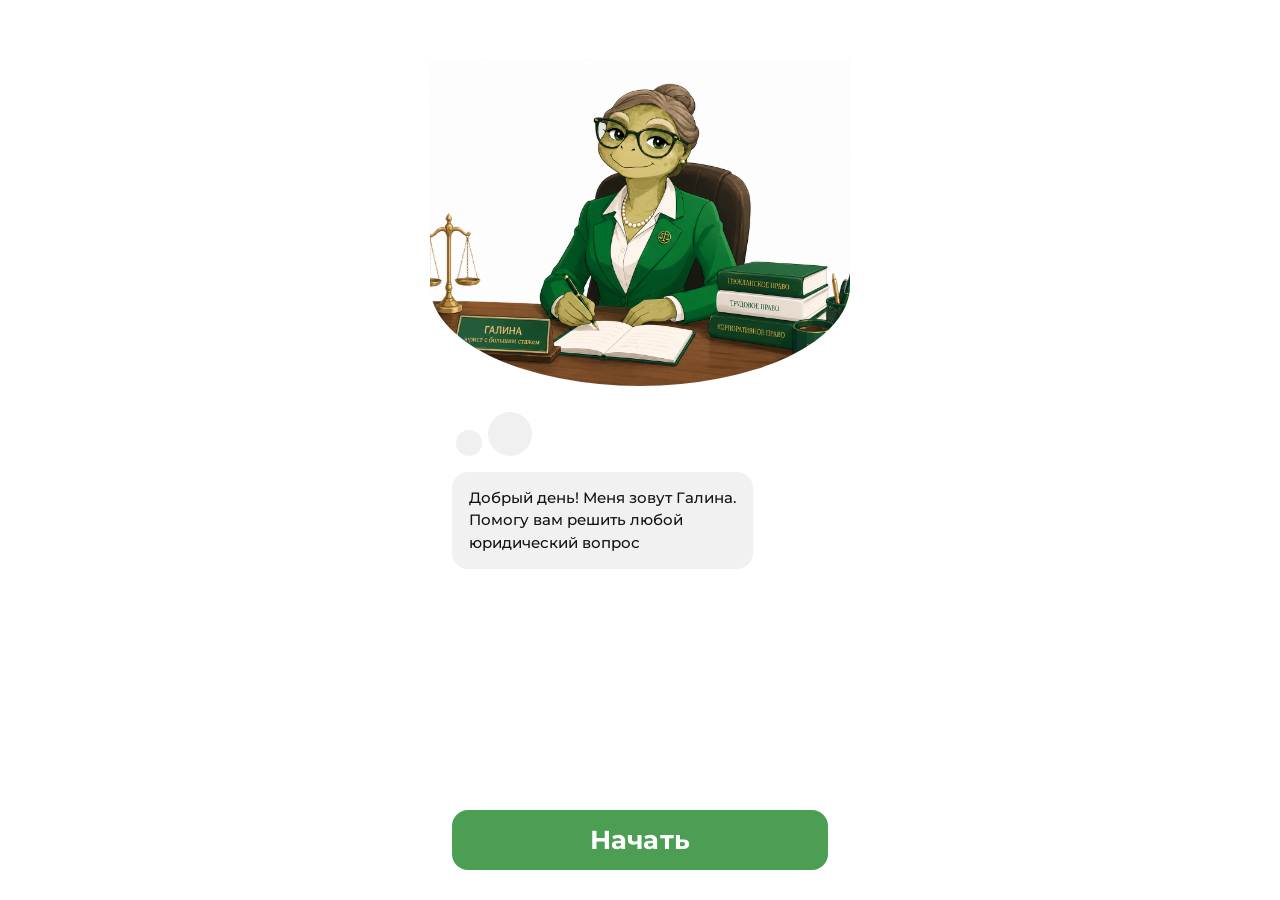
==== commit 2139e6ac: "Шрифт Montserrat во всём приложении" ====
--- a/index.html
+++ b/index.html
@@ -8,7 +8,9 @@
 <title>ИИ Юрист Галина</title>
 <link rel="icon" href="assets/galina-avatar.png">
 <link rel="apple-touch-icon" href="assets/galina-avatar.png">
-<link rel="stylesheet" href="styles.css?v=15">
+<link rel="preload" href="assets/montserrat-cyrillic.woff2" as="font" type="font/woff2" crossorigin>
+<link rel="preload" href="assets/montserrat-latin.woff2" as="font" type="font/woff2" crossorigin>
+<link rel="stylesheet" href="styles.css?v=17">
 </head>
 <body>
 
@@ -270,7 +272,7 @@
                   </span>
                   <div class="plan__price">от 1000₽</div>
                   <div class="plan__save">экономия 10%</div>
-                  <button class="plan__btn">Пополнить</button>
+                  <button class="plan__btn" onclick="openTopup(1000)">Пополнить</button>
                 </div>
 
                 <div class="plan plan--hit">
@@ -289,7 +291,7 @@
                   </span>
                   <div class="plan__price">от 3000₽</div>
                   <div class="plan__save">экономия 15%</div>
-                  <button class="plan__btn">Пополнить</button>
+                  <button class="plan__btn" onclick="openTopup(3000)">Пополнить</button>
                 </div>
 
                 <div class="plan">
@@ -302,7 +304,7 @@
                   </span>
                   <div class="plan__price">от 5000₽</div>
                   <div class="plan__save">экономия 20%</div>
-                  <button class="plan__btn">Пополнить</button>
+                  <button class="plan__btn" onclick="openTopup(5000)">Пополнить</button>
                 </div>
               </div>
 
@@ -367,6 +369,89 @@
                   <line x1="18.6" y1="12" x2="9" y2="12"/>
                 </svg>
                 Выйти из аккаунта
+              </button>
+            </div>
+          </div>
+
+          <!-- ОКНО ПОПОЛНЕНИЯ -->
+          <div class="topup-scrim" onclick="closeTopup()"></div>
+          <div class="topup">
+            <div class="topup__head">
+              <svg viewBox="0 0 24 24" class="ic ic--wallet">
+                <path d="M3.4 9.6V7.3a2.3 2.3 0 012.3-2.3h9.9"/>
+                <rect x="3.4" y="8.9" width="16.3" height="10.1" rx="2.6"/>
+                <circle cx="15.4" cy="14" r="1.05" class="ic__dot"/>
+              </svg>
+              <span class="topup__title">Пополнение</span>
+              <button class="topup__x" onclick="closeTopup()" aria-label="Закрыть">
+                <svg viewBox="0 0 24 24" class="ic ic--x">
+                  <line x1="5.5" y1="5.5" x2="18.5" y2="18.5"/>
+                  <line x1="18.5" y1="5.5" x2="5.5" y2="18.5"/>
+                </svg>
+              </button>
+            </div>
+
+            <div class="topup__quick">
+              <button class="quick" onclick="setTopup(100)">100₽</button>
+              <button class="quick" onclick="setTopup(300)">300₽</button>
+              <button class="quick" onclick="setTopup(500)">500₽</button>
+            </div>
+
+            <div class="plans plans--topup">
+              <button class="plan" onclick="setTopup(1000)">
+                <span class="plan__ic">
+                  <svg viewBox="0 0 24 24" class="ic ic--coin">
+                    <ellipse cx="12" cy="8.4" rx="7.4" ry="3.4"/>
+                    <path d="M4.6 8.4v7.2c0 1.9 3.3 3.4 7.4 3.4s7.4-1.5 7.4-3.4V8.4"/>
+                  </svg>
+                </span>
+                <span class="plan__price">от 1000₽</span>
+                <span class="plan__save">экономия 10%</span>
+              </button>
+
+              <button class="plan plan--hit" onclick="setTopup(3000)">
+                <span class="plan__badge">
+                  <svg viewBox="0 0 24 24" class="ic ic--fire">
+                    <path d="M12 2.6c3.4 3.6 6.6 6 6.6 10.4a6.6 6.6 0 11-13.2 0c0-2.2 1-3.8 2.4-5.4.6 1.4 1.4 2.2 2.4 2.4-.4-3 .6-5.4 1.8-7.4z"/>
+                  </svg>
+                  Хит
+                </span>
+                <span class="plan__ic">
+                  <svg viewBox="0 0 24 24" class="ic ic--coins">
+                    <ellipse cx="12" cy="6.4" rx="6.6" ry="2.8"/>
+                    <path d="M5.4 6.4v3.2c0 1.5 3 2.8 6.6 2.8s6.6-1.3 6.6-2.8V6.4"/>
+                    <path d="M5.4 12.4v3.2c0 1.5 3 2.8 6.6 2.8s6.6-1.3 6.6-2.8v-3.2"/>
+                  </svg>
+                </span>
+                <span class="plan__price">от 3000₽</span>
+                <span class="plan__save">экономия 15%</span>
+              </button>
+
+              <button class="plan" onclick="setTopup(5000)">
+                <span class="plan__ic">
+                  <svg viewBox="0 0 24 24" class="ic ic--gem">
+                    <path d="M5.4 4.6h13.2l3 5-9.6 10.4L2.4 9.6z"/>
+                    <path d="M2.4 9.6h19.2"/>
+                    <path d="M9 4.6l-1.6 5 4.6 10.4 4.6-10.4-1.6-5"/>
+                  </svg>
+                </span>
+                <span class="plan__price">от 5000₽</span>
+                <span class="plan__save">экономия 20%</span>
+              </button>
+            </div>
+
+            <div class="topup__save" data-topup-save></div>
+
+            <div class="topup__input">
+              <div class="topup__field"
+                   contenteditable="true"
+                   data-topup-field
+                   inputmode="numeric">1000</div>
+              <button class="send-btn send-btn--modal" onclick="closeTopup()" aria-label="Пополнить">
+                <svg viewBox="0 0 24 24" class="ic ic--send">
+                  <line x1="12" y1="20" x2="12" y2="5"/>
+                  <path d="M6 11l6-6 6 6"/>
+                </svg>
               </button>
             </div>
           </div>
@@ -390,7 +475,7 @@
               <b>30 ₽</b>
             </div>
             <div class="sheet__hint">Хватит на 10 запросов</div>
-            <button class="btn-primary btn-primary--sm">Пополнить</button>
+            <button class="btn-primary btn-primary--sm" onclick="openTopup(1000)">Пополнить</button>
           </div>
 
           <!-- ЭКРАН СОЗВОНА -->
@@ -537,7 +622,7 @@
 
 </div>
 
-<script src="app.js?v=15"></script>
+<script src="app.js?v=16"></script>
 </body>
 </html>
 
@@ -547,3 +632,4 @@
 
 
 
+
--- a/styles.css
+++ b/styles.css
@@ -1,4 +1,22 @@
 /* ================= ИИ Юрист «Галина» — прототип ================= */
+
+@font-face{
+  font-family:"Montserrat";
+  font-style:normal;
+  font-weight:400 800;
+  font-display:swap;
+  src:url("assets/montserrat-cyrillic.woff2") format("woff2");
+  unicode-range:U+0301,U+0400-045F,U+0490-0491,U+04B0-04B1,U+2116;
+}
+
+@font-face{
+  font-family:"Montserrat";
+  font-style:normal;
+  font-weight:400 800;
+  font-display:swap;
+  src:url("assets/montserrat-latin.woff2") format("woff2");
+  unicode-range:U+0000-00FF,U+0131,U+0152-0153,U+02BB-02BC,U+02C6,U+02DA,U+02DC,U+0304,U+0308,U+0329,U+2000-206F,U+20AC,U+2122,U+2191,U+2193,U+2212,U+2215,U+FEFF,U+FFFD;
+}
 
 :root{
   --green:        #4C9F52;
@@ -15,11 +33,13 @@
 
 *{ box-sizing:border-box; -webkit-tap-highlight-color:transparent; }
 
-html,body{ margin:0; padding:0; }
+html,body{ margin:0; padding:0; font-family:"Montserrat",sans-serif; }
+
+button,input,textarea,select{ font:inherit; }
 
 body{
   background:var(--stage);
-  font-family:"Montserrat","Gotham Pro","Segoe UI",-apple-system,BlinkMacSystemFont,Roboto,Arial,sans-serif;
+  font-family:"Montserrat",sans-serif;
   color:var(--ink);
   -webkit-font-smoothing:antialiased;
   min-height:100vh;
@@ -879,6 +899,125 @@
 }
 .logout .ic{ stroke:#B03A34; width:22px; height:22px; }
 .logout:hover{ background:#FDF6F5; }
+
+/* =========================================================
+   ОКНО ПОПОЛНЕНИЯ
+   ========================================================= */
+.topup-scrim{
+  position:absolute;
+  top:0; right:0; bottom:0; left:0;
+  background:rgba(255,255,255,.45);
+  -webkit-backdrop-filter:blur(9px);
+          backdrop-filter:blur(9px);
+  opacity:0; visibility:hidden;
+  transition:opacity .22s ease, visibility .22s;
+  z-index:20;
+}
+.topup-scrim.is-open{ opacity:1; visibility:visible; }
+
+.topup{
+  position:absolute;
+  left:50%;
+  top:50%;
+  transform:translate(-50%,-46%);
+  width:88%;
+  background:#fff;
+  border-radius:26px;
+  box-shadow:0 20px 54px rgba(0,0,0,.20);
+  padding:18px 16px 18px;
+  opacity:0; visibility:hidden;
+  transition:opacity .22s ease, transform .22s ease, visibility .22s;
+  z-index:21;
+}
+.topup.is-open{
+  opacity:1; visibility:visible;
+  transform:translate(-50%,-50%);
+}
+
+.topup__head{
+  position:relative;
+  display:flex;
+  align-items:center;
+  justify-content:center;
+  gap:10px;
+  padding:0 34px 16px;
+}
+.topup__head .ic--wallet{ width:27px; height:27px; }
+.topup__title{ font-size:21px; font-weight:600; letter-spacing:-.2px; }
+.topup__x{
+  position:absolute;
+  right:2px; top:-1px;
+  border:0; background:none; padding:0;
+  cursor:pointer;
+  display:flex;
+}
+.topup__x .ic{ width:24px; height:24px; stroke-width:2.6; }
+
+/* быстрые суммы */
+.topup__quick{
+  display:grid;
+  grid-template-columns:repeat(3,1fr);
+  gap:9px;
+  margin-bottom:14px;
+}
+.quick{
+  border:1.5px solid #E8E8E8;
+  background:#fff;
+  border-radius:999px;
+  padding:9px 0;
+  font-family:inherit;
+  font-size:16px;
+  font-weight:500;
+  color:var(--ink);
+  cursor:pointer;
+  box-shadow:0 2px 8px rgba(0,0,0,.05);
+}
+.quick:hover{ border-color:#CFCFCF; }
+.quick.is-active{ border-color:var(--green); color:var(--green); }
+
+/* карточки внутри окна — без кнопки, кликается вся карточка */
+.plans--topup .plan{
+  background:#fff;
+  cursor:pointer;
+  font-family:inherit;
+  color:var(--ink);
+  text-align:center;
+  padding:14px 8px 14px;
+}
+.plans--topup .plan--hit{ padding-top:20px; }
+.plans--topup .plan.is-active{ border-color:var(--green); }
+
+/* «Вы сохраните» */
+.topup__save{
+  margin:14px 0 12px;
+  background:#A8E6A3;
+  border-radius:999px;
+  padding:7px 0;
+  text-align:center;
+  font-size:14px;
+  font-weight:600;
+  color:#173F1C;
+}
+.topup__save:empty{ display:none; }
+
+/* поле суммы */
+.topup__input{
+  background:var(--grey-bubble);
+  border-radius:999px;
+  padding:7px 7px 7px 18px;
+  display:flex;
+  align-items:center;
+  gap:10px;
+}
+.topup__field{
+  flex:1;
+  min-width:0;
+  font-size:17px;
+  font-weight:500;
+  outline:none;
+  white-space:nowrap;
+  overflow:hidden;
+}
 
 /* ---- мини-экран загрузки файла ---- */
 .upload{
@@ -1452,6 +1591,17 @@
     max-height:560px;
   }
   .screen--main.no-sidebar .modal{ left:50%; }
+
+  /* окно пополнения — тоже по центру рабочей области */
+  .topup{
+    left:calc(50% + 170px);
+    width:520px;
+    padding:20px 22px 22px;
+  }
+  .screen--main.no-sidebar .topup{ left:50%; }
+  .quick{ font-size:17px; padding:10px 0; }
+  .topup__save{ font-size:15px; padding:8px 0; }
+  .topup__field{ font-size:18px; }
   .modal__body{ font-size:15.5px; }
   .review__text{ font-size:12px; }
   .review__name{ font-size:14px; }
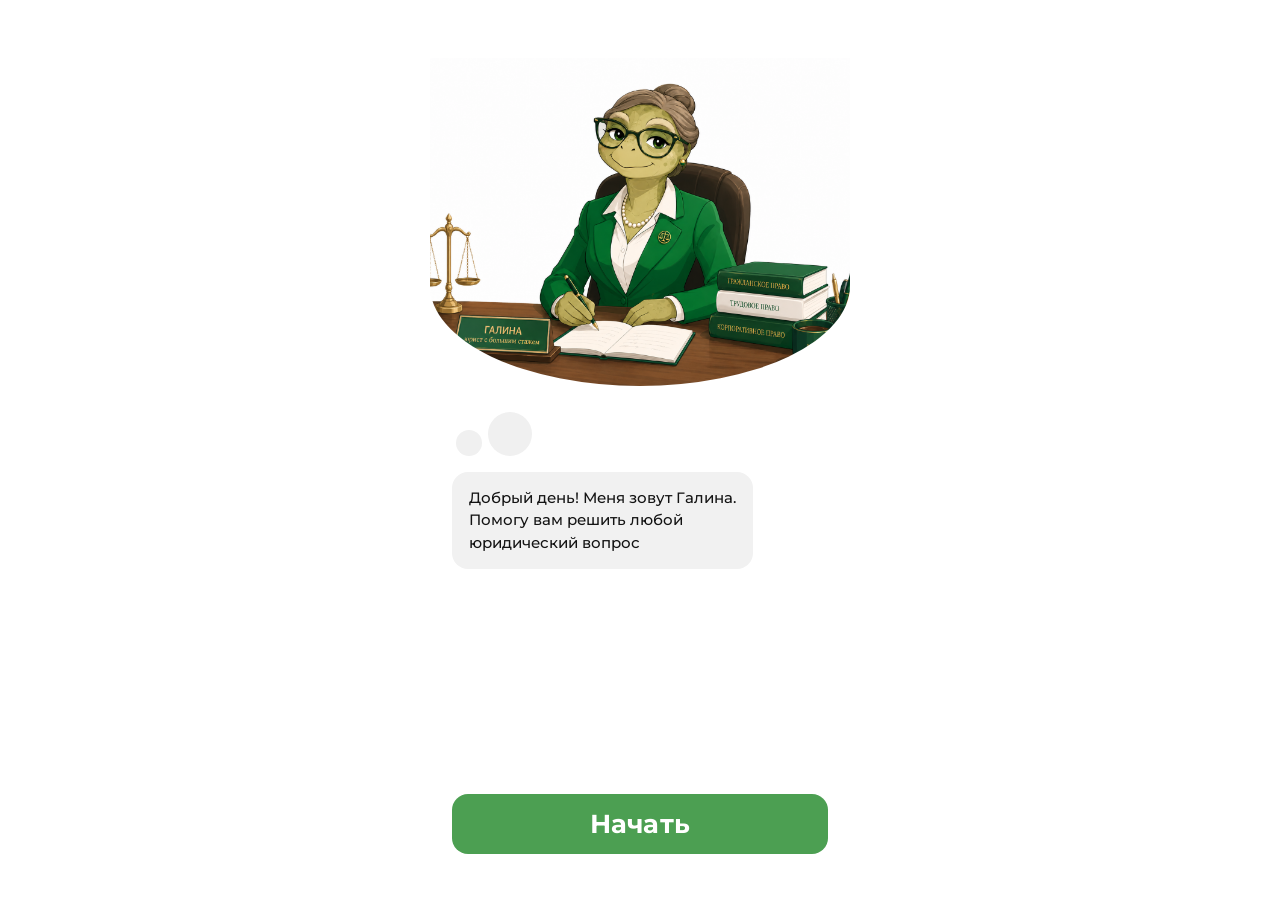
==== commit beb540f2: "Улучшения чата, пополнения и онбординга" ====
--- a/index.html
+++ b/index.html
@@ -10,7 +10,7 @@
 <link rel="apple-touch-icon" href="assets/galina-avatar.png">
 <link rel="preload" href="assets/montserrat-cyrillic.woff2" as="font" type="font/woff2" crossorigin>
 <link rel="preload" href="assets/montserrat-latin.woff2" as="font" type="font/woff2" crossorigin>
-<link rel="stylesheet" href="styles.css?v=17">
+<link rel="stylesheet" href="styles.css?v=20">
 </head>
 <body>
 
@@ -109,7 +109,7 @@
 
           <!-- поле ввода -->
           <div class="composer-wrap">
-            <div class="composer">
+            <div class="composer" onclick="focusComposer(event)">
               <div class="composer__files" data-files></div>
               <div class="composer__field"
                    contenteditable="true"
@@ -191,10 +191,10 @@
 
           <!-- ОКНО РАЗДЕЛА: Поддержка / Отзывы / Почта -->
           <div class="modal-scrim" onclick="closeModal()"></div>
-          <div class="modal">
+          <div class="modal" id="section-modal" role="dialog" aria-modal="true" aria-labelledby="section-modal-title" aria-hidden="true">
             <div class="modal__head">
               <span class="modal__ic" data-modal-ic></span>
-              <span class="modal__title" data-modal-title></span>
+              <span class="modal__title" id="section-modal-title" data-modal-title></span>
               <button class="modal__x" onclick="closeModal()" aria-label="Закрыть">
                 <svg viewBox="0 0 24 24" class="ic ic--x">
                   <line x1="5.5" y1="5.5" x2="18.5" y2="18.5"/>
@@ -206,7 +206,7 @@
             <div class="modal__body" data-modal-body></div>
 
             <div class="modal__foot">
-              <div class="modal__input">
+              <div class="modal__input" onclick="handleModalInputClick(event)">
                 <button class="plus-btn" aria-label="Прикрепить">
                   <svg viewBox="0 0 24 24" class="ic ic--plus">
                     <line x1="12" y1="4.5" x2="12" y2="19.5"/>
@@ -216,6 +216,7 @@
                 <div class="modal__field"
                      contenteditable="true"
                      data-modal-field
+                     onkeydown="handleModalFieldKeydown(event)"
                      data-placeholder=""></div>
                 <button class="send-btn send-btn--modal" onclick="sendModal()" aria-label="Отправить">
                   <svg viewBox="0 0 24 24" class="ic ic--send">
@@ -593,12 +594,12 @@
                 </svg>
                 Поддержка
               </a>
-              <a class="drawer__link" onclick="openModal('reviews')">
+              <button type="button" class="drawer__link drawer__link--button" onclick="openReviews()" aria-haspopup="dialog" aria-controls="section-modal">
                 <svg viewBox="0 0 24 24" class="ic ic--star">
                   <path d="M12 3.2l2.7 5.5 6 .9-4.3 4.2 1 6-5.4-2.8-5.4 2.8 1-6L3.3 9.6l6-.9z"/>
                 </svg>
                 Отзывы
-              </a>
+              </button>
               <a class="drawer__link" onclick="openModal('mail')">
                 <svg viewBox="0 0 24 24" class="ic ic--mail">
                   <rect x="2.8" y="5" width="18.4" height="14" rx="3"/>
@@ -622,7 +623,7 @@
 
 </div>
 
-<script src="app.js?v=16"></script>
+<script src="app.js?v=19"></script>
 </body>
 </html>
 
--- a/styles.css
+++ b/styles.css
@@ -128,7 +128,7 @@
   max-width:100%;
 }
 
-.ob-footer{ padding:0 22px 30px; flex:none; }
+.ob-footer{ padding:0 22px 46px; flex:none; }
 
 .btn-primary{
   width:100%;
@@ -379,6 +379,7 @@
   display:flex;
   flex-direction:column;
   gap:14px;
+  cursor:text;
 }
 /* редактируемое поле: префикс режима рисуется через ::before,
    поэтому переносится вместе с текстом и не редактируется */
@@ -648,6 +649,115 @@
   font-weight:500;
   line-height:1.45;
   color:#3A3A3A;
+}
+
+/* ---- форма нового отзыва ---- */
+.modal__input.is-review-trigger{ cursor:pointer; }
+.modal__input.is-review-trigger .modal__field{ cursor:pointer; }
+.modal__note.is-error{ color:#C54B4B; font-weight:600; }
+
+.modal.modal--review-form,
+.modal.modal--review-thanks{
+  height:42%;
+  min-height:340px;
+  max-height:420px;
+}
+.modal--review-form .modal__head,
+.modal--review-thanks .modal__head{
+  position:absolute;
+  top:18px; right:18px; left:18px;
+  height:28px;
+  padding:0;
+  z-index:2;
+  pointer-events:none;
+}
+.modal--review-form .modal__ic,
+.modal--review-thanks .modal__ic{ display:none; }
+.modal--review-form .modal__title,
+.modal--review-thanks .modal__title{
+  position:absolute;
+  width:1px; height:1px;
+  padding:0; margin:-1px;
+  overflow:hidden;
+  clip:rect(0,0,0,0);
+  white-space:nowrap;
+  border:0;
+}
+.modal--review-form .modal__x,
+.modal--review-thanks .modal__x{
+  right:0; top:0;
+  pointer-events:auto;
+}
+.modal--review-form .modal__body,
+.modal--review-thanks .modal__body{
+  display:flex;
+  align-items:center;
+  justify-content:center;
+  overflow:hidden;
+  padding:42px 4px 18px;
+}
+.modal--review-form .modal__foot{ padding-top:0; }
+
+.review-form{
+  width:100%;
+  display:flex;
+  flex-direction:column;
+  align-items:center;
+  gap:28px;
+}
+.review-form__question{
+  margin:0;
+  text-align:center;
+  font-size:15px;
+  font-weight:700;
+  line-height:1.35;
+}
+.review-rating{
+  display:flex;
+  align-items:center;
+  justify-content:center;
+  gap:7px;
+}
+.review-rating__star{
+  width:46px; height:46px;
+  border:0;
+  background:none;
+  padding:0;
+  cursor:pointer;
+  color:#CACACA;
+  transition:color .14s ease, transform .14s ease;
+}
+.review-rating__star:hover{ transform:translateY(-2px); }
+.review-rating__star.is-active{ color:#D4FF3F; }
+.review-rating__star svg{ width:100%; height:100%; fill:currentColor; stroke:none; }
+
+.modal--review-thanks .modal__foot{ display:none; }
+.review-thanks{
+  display:flex;
+  flex-direction:column;
+  align-items:center;
+  text-align:center;
+  gap:10px;
+}
+.review-thanks__mark{
+  width:58px; height:58px;
+  border-radius:50%;
+  background:var(--green);
+  color:#fff;
+  display:flex;
+  align-items:center;
+  justify-content:center;
+  font-size:34px;
+  font-weight:700;
+  line-height:1;
+}
+.review-thanks strong{ font-size:20px; }
+.review-thanks span:last-child{ color:#777; font-size:12px; line-height:1.4; }
+
+@media (max-width:360px){
+  .review-rating{ gap:4px; }
+  .review-rating__star{ width:40px; height:40px; }
+  .review-form__question{ font-size:14px; }
 }
 
 /* =========================================================
@@ -1426,6 +1536,14 @@
   color:var(--ink);
   text-decoration:none;
   cursor:pointer;
+}
+.drawer__link--button{
+  width:100%;
+  border:0;
+  background:none;
+  padding:0;
+  font:inherit;
+  text-align:left;
 }
 .drawer__link .ic{ width:22px; height:22px; flex:none; }
 
@@ -1645,6 +1763,6 @@
 /* ---------- безопасные зоны на телефонах с вырезом ---------- */
 @supports (padding:env(safe-area-inset-bottom)){
   .composer-wrap{ padding-bottom:calc(26px + env(safe-area-inset-bottom)); }
-  .ob-footer   { padding-bottom:calc(30px + env(safe-area-inset-bottom)); }
+  .ob-footer   { padding-bottom:calc(46px + env(safe-area-inset-bottom)); }
   .topbar      { padding-top:env(safe-area-inset-top); height:calc(64px + env(safe-area-inset-top)); }
 }
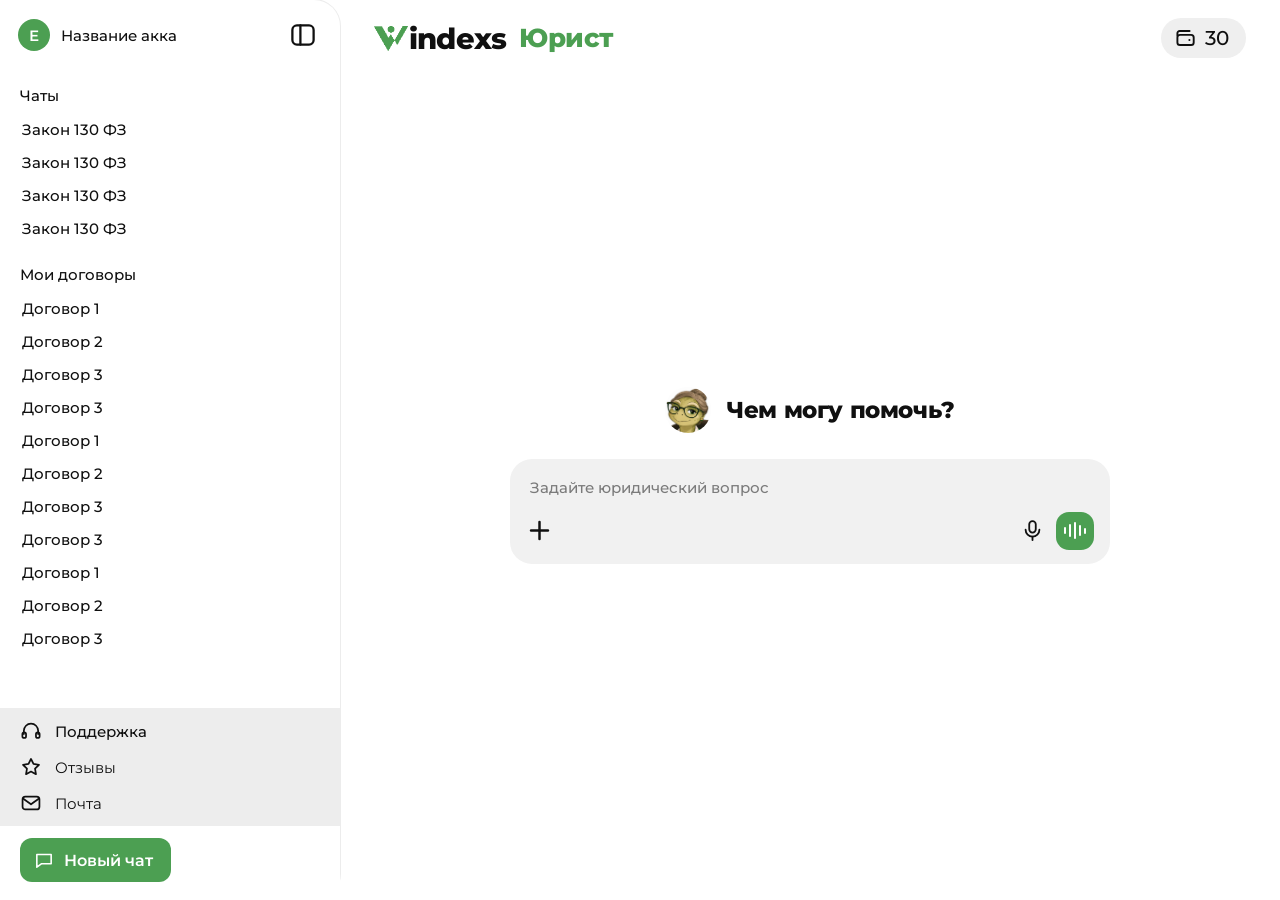
==== commit f43f3a7d: "Тёмная тема, новая почта и вход без онбординга" ====
--- a/index.html
+++ b/index.html
@@ -3,14 +3,23 @@
 <head>
 <meta charset="UTF-8">
 <meta name="viewport" content="width=device-width, initial-scale=1.0, maximum-scale=1.0, user-scalable=no, viewport-fit=cover">
-<meta name="theme-color" content="#4C9F52">
+<meta name="theme-color" content="#4C9F52" id="theme-color-meta">
 <meta name="description" content="ИИ юрист Галина — ответы на юридические вопросы, составление и проверка договоров.">
 <title>ИИ Юрист Галина</title>
 <link rel="icon" href="assets/galina-avatar.png">
 <link rel="apple-touch-icon" href="assets/galina-avatar.png">
 <link rel="preload" href="assets/montserrat-cyrillic.woff2" as="font" type="font/woff2" crossorigin>
 <link rel="preload" href="assets/montserrat-latin.woff2" as="font" type="font/woff2" crossorigin>
-<link rel="stylesheet" href="styles.css?v=20">
+<script>
+  (function(){
+    var savedTheme = null;
+    try { savedTheme = localStorage.getItem('windexs-theme'); } catch(e) {}
+    var theme = savedTheme === 'dark' ? 'dark' : 'light';
+    document.documentElement.setAttribute('data-theme', theme);
+    document.documentElement.style.colorScheme = theme;
+  })();
+</script>
+<link rel="stylesheet" href="styles.css?v=21">
 </head>
 <body>
 
@@ -229,6 +238,56 @@
             </div>
           </div>
 
+          <!-- ПОЧТА: АРХИВ НОВОСТЕЙ -->
+          <div class="mail-scrim" onclick="closeMail()"></div>
+          <section class="mail-modal" role="dialog" aria-modal="true" aria-labelledby="mail-modal-title" aria-hidden="true">
+            <div class="mail-modal__head">
+              <svg viewBox="0 0 24 24" class="ic ic--mail" aria-hidden="true">
+                <rect x="2.8" y="5" width="18.4" height="14" rx="3"/>
+                <path d="M3.6 7.4L12 13.4l8.4-6"/>
+              </svg>
+              <h2 class="mail-modal__title" id="mail-modal-title">Почта</h2>
+              <button class="mail-modal__x" type="button" onclick="closeMail()" aria-label="Закрыть почту">
+                <svg viewBox="0 0 24 24" class="ic ic--x">
+                  <line x1="5.5" y1="5.5" x2="18.5" y2="18.5"/>
+                  <line x1="18.5" y1="5.5" x2="5.5" y2="18.5"/>
+                </svg>
+              </button>
+            </div>
+            <div class="mail-modal__list">
+              <article class="mail-card">
+                <div class="mail-card__head">
+                  <h3 class="mail-card__title">Технические работы</h3>
+                  <time class="mail-card__date" datetime="2026-05-29">
+                    <svg viewBox="0 0 24 24" class="ic" aria-hidden="true"><rect x="3.5" y="5.5" width="17" height="15" rx="3"/><line x1="7.5" y1="3.5" x2="7.5" y2="8"/><line x1="16.5" y1="3.5" x2="16.5" y2="8"/><line x1="3.5" y1="10" x2="20.5" y2="10"/></svg>
+                    29.05.2026
+                  </time>
+                </div>
+                <p>Уважаемые клиенты! Сегодня, 29 мая, на сервисе в течение дня будут проходить технические работы, поэтому работа сервиса будет нестабильна. Команда Windexs.</p>
+              </article>
+              <article class="mail-card">
+                <div class="mail-card__head">
+                  <h3 class="mail-card__title">Технические работы</h3>
+                  <time class="mail-card__date" datetime="2026-04-04">
+                    <svg viewBox="0 0 24 24" class="ic" aria-hidden="true"><rect x="3.5" y="5.5" width="17" height="15" rx="3"/><line x1="7.5" y1="3.5" x2="7.5" y2="8"/><line x1="16.5" y1="3.5" x2="16.5" y2="8"/><line x1="3.5" y1="10" x2="20.5" y2="10"/></svg>
+                    04.04.2026
+                  </time>
+                </div>
+                <p>Уважаемые клиенты, рады сообщить, что сегодня с 13:00 на наши серверы будет загружено важное обновление, улучшающее опыт общения с Галиной и добавляющее несколько важных функций. Поэтому с 13:00 до 20:00 на сервисе будет наблюдаться нестабильная работа. Команда Windexs.</p>
+              </article>
+              <article class="mail-card">
+                <div class="mail-card__head">
+                  <h3 class="mail-card__title">Обновление сервиса</h3>
+                  <time class="mail-card__date" datetime="2026-03-18">
+                    <svg viewBox="0 0 24 24" class="ic" aria-hidden="true"><rect x="3.5" y="5.5" width="17" height="15" rx="3"/><line x1="7.5" y1="3.5" x2="7.5" y2="8"/><line x1="16.5" y1="3.5" x2="16.5" y2="8"/><line x1="3.5" y1="10" x2="20.5" y2="10"/></svg>
+                    18.03.2026
+                  </time>
+                </div>
+                <p>Мы обновили работу с документами: загрузка стала быстрее, а созданные договоры теперь удобнее открывать из истории. Спасибо, что пользуетесь Windexs.</p>
+              </article>
+            </div>
+          </section>
+
           <!-- ЭКРАН НАСТРОЕК -->
           <div class="panel" data-panel="settings">
             <div class="panel__head">
@@ -259,7 +318,17 @@
                 </span>
               </button>
 
-              <div class="settings-row">Тема</div>
+              <div class="settings-row settings-row--theme">
+                <span class="settings-row__copy">
+                  <span class="settings-row__label">Тема</span>
+                  <span class="settings-row__hint" data-theme-label>Светлая</span>
+                </span>
+                <button class="theme-toggle" type="button" role="switch" aria-checked="false" aria-label="Включить тёмную тему" onclick="toggleTheme()" data-theme-toggle>
+                  <span class="theme-toggle__track" aria-hidden="true">
+                    <span class="theme-toggle__thumb"></span>
+                  </span>
+                </button>
+              </div>
 
               <h3 class="settings-title">Пополнение</h3>
 
@@ -600,13 +669,13 @@
                 </svg>
                 Отзывы
               </button>
-              <a class="drawer__link" onclick="openModal('mail')">
+              <button type="button" class="drawer__link drawer__link--button" onclick="openMail()" aria-haspopup="dialog">
                 <svg viewBox="0 0 24 24" class="ic ic--mail">
                   <rect x="2.8" y="5" width="18.4" height="14" rx="3"/>
                   <path d="M3.6 7.4L12 13.4l8.4-6"/>
                 </svg>
                 Почта
-              </a>
+              </button>
             </div>
 
             <div class="drawer__newchat">
@@ -623,7 +692,7 @@
 
 </div>
 
-<script src="app.js?v=19"></script>
+<script src="app.js?v=20"></script>
 </body>
 </html>
 
--- a/styles.css
+++ b/styles.css
@@ -1766,3 +1766,306 @@
   .ob-footer   { padding-bottom:calc(46px + env(safe-area-inset-bottom)); }
   .topbar      { padding-top:env(safe-area-inset-top); height:calc(64px + env(safe-area-inset-top)); }
 }
+
+/* =========================================================
+   ТЕМА И ПЕРЕКЛЮЧАТЕЛЬ
+   ========================================================= */
+.settings-row--theme{
+  display:flex;
+  align-items:center;
+  justify-content:space-between;
+  gap:18px;
+  cursor:default;
+  background:#fff;
+}
+.settings-row__copy{ display:flex; flex-direction:column; gap:3px; }
+.settings-row__label{ font-size:16px; font-weight:600; }
+.settings-row__hint{ font-size:13px; font-weight:500; color:#8A8A8A; }
+.theme-toggle{
+  flex:none;
+  border:0;
+  background:none;
+  padding:5px;
+  margin:-5px;
+  border-radius:999px;
+  cursor:pointer;
+}
+.theme-toggle__track{
+  position:relative;
+  width:54px; height:30px;
+  border-radius:999px;
+  background:#D9DDDA;
+  display:block;
+  transition:background .22s ease;
+}
+.theme-toggle__thumb{
+  position:absolute;
+  top:3px; left:3px;
+  width:24px; height:24px;
+  border-radius:50%;
+  background:#fff;
+  box-shadow:0 2px 7px rgba(0,0,0,.22);
+  transition:transform .22s cubic-bezier(.32,.72,.28,1);
+}
+.theme-toggle[aria-checked="true"] .theme-toggle__track{ background:var(--green); }
+.theme-toggle[aria-checked="true"] .theme-toggle__thumb{ transform:translateX(24px); }
+.theme-toggle:focus-visible{ outline:2px solid var(--green); outline-offset:3px; }
+
+/* =========================================================
+   ПОЧТА — АРХИВ НОВОСТЕЙ
+   ========================================================= */
+.mail-scrim{
+  position:absolute;
+  inset:0;
+  background:rgba(255,255,255,.45);
+  -webkit-backdrop-filter:blur(9px);
+          backdrop-filter:blur(9px);
+  opacity:0;
+  visibility:hidden;
+  transition:opacity .22s ease, visibility .22s;
+  z-index:22;
+}
+.mail-scrim.is-open{ opacity:1; visibility:visible; }
+
+.mail-modal{
+  position:absolute;
+  left:50%; top:50%;
+  transform:translate(-50%,-46%);
+  width:88%;
+  height:64%;
+  min-height:390px;
+  max-height:590px;
+  background:#fff;
+  border-radius:30px;
+  box-shadow:0 20px 54px rgba(0,0,0,.22);
+  padding:18px 16px 16px;
+  display:flex;
+  flex-direction:column;
+  opacity:0;
+  visibility:hidden;
+  transition:opacity .22s ease, transform .22s ease, visibility .22s;
+  z-index:23;
+}
+.mail-modal.is-open{
+  opacity:1;
+  visibility:visible;
+  transform:translate(-50%,-50%);
+}
+.mail-modal__head{
+  position:relative;
+  flex:none;
+  min-height:42px;
+  padding:0 38px 14px;
+  display:flex;
+  align-items:center;
+  justify-content:center;
+  gap:11px;
+}
+.mail-modal__head > .ic{ width:30px; height:30px; stroke-width:2; }
+.mail-modal__title{
+  margin:0;
+  font-size:21px;
+  font-weight:600;
+  letter-spacing:-.3px;
+}
+.mail-modal__x{
+  position:absolute;
+  top:1px; right:2px;
+  border:0; background:none; padding:0;
+  cursor:pointer;
+}
+.mail-modal__x .ic{ width:25px; height:25px; stroke-width:2.6; }
+.mail-modal__list{
+  flex:1;
+  min-height:0;
+  overflow-y:auto;
+  padding:2px 3px 5px;
+  scrollbar-width:none;
+}
+.mail-modal__list::-webkit-scrollbar{ display:none; }
+.mail-card{
+  border:1.5px solid #E8E8E8;
+  background:#fff;
+  border-radius:16px;
+  padding:13px 14px;
+  margin-bottom:11px;
+  box-shadow:0 3px 11px rgba(0,0,0,.08);
+}
+.mail-card__head{
+  display:flex;
+  align-items:flex-start;
+  justify-content:space-between;
+  gap:12px;
+  margin-bottom:8px;
+}
+.mail-card__title{ margin:0; font-size:15px; line-height:1.25; font-weight:600; }
+.mail-card__date{
+  flex:none;
+  display:flex;
+  align-items:center;
+  gap:4px;
+  padding-top:1px;
+  font-size:10.5px;
+  color:#555;
+  white-space:nowrap;
+}
+.mail-card__date .ic{ width:14px; height:14px; stroke-width:2; }
+.mail-card p{
+  margin:0;
+  font-size:12.5px;
+  font-weight:500;
+  line-height:1.4;
+  color:#303330;
+}
+
+/* =========================================================
+   ТЁМНАЯ ТЕМА — ЕДИНАЯ ПАЛИТРА ВСЕХ ЭКРАНОВ
+   ========================================================= */
+html[data-theme="dark"]{
+  --ink:#F1F5F2;
+  --grey-bg:#252B27;
+  --grey-bubble:#202622;
+  --grey-line:#343C36;
+  --stage:#080B09;
+  --phone-body:#080B09;
+  --label:#9AA49D;
+  color-scheme:dark;
+}
+html[data-theme="dark"] body{ background:#080B09; color:var(--ink); }
+html[data-theme="dark"] .app,
+html[data-theme="dark"] .screen,
+html[data-theme="dark"] .panel,
+html[data-theme="dark"] .page,
+html[data-theme="dark"] .call,
+html[data-theme="dark"] .drawer,
+html[data-theme="dark"] .drawer__newchat,
+html[data-theme="dark"] .sheet{ background:#111512; color:var(--ink); }
+html[data-theme="dark"] .workspace > .topbar{
+  background:rgba(17,21,18,.76);
+  border-bottom:1px solid rgba(255,255,255,.035);
+}
+html[data-theme="dark"] .brand__mark{ filter:brightness(0) invert(1); }
+html[data-theme="dark"] .balance,
+html[data-theme="dark"] .composer,
+html[data-theme="dark"] .modal__input,
+html[data-theme="dark"] .review,
+html[data-theme="dark"] .card,
+html[data-theme="dark"] .topup__input,
+html[data-theme="dark"] .plan__ic,
+html[data-theme="dark"] .ob-bubble{ background:#202622; color:var(--ink); }
+html[data-theme="dark"] .composer__field,
+html[data-theme="dark"] .review__text{ color:#E6ECE8; }
+html[data-theme="dark"] .composer__field:empty:not([data-prefix])::before,
+html[data-theme="dark"] .modal__field:empty::before{ color:#8D9790; }
+html[data-theme="dark"] .msg--user .bubble{ background:#27302A; }
+html[data-theme="dark"] .status{
+  background:linear-gradient(90deg,#F1F5F2 0%,#F1F5F2 30%,#67C66E 50%,#F1F5F2 70%,#F1F5F2 100%);
+  background-size:220% 100%;
+  -webkit-background-clip:text;
+          background-clip:text;
+}
+html[data-theme="dark"] .file-chip,
+html[data-theme="dark"] .bubble__file{ background:#313A34; color:#E7ECE9; }
+html[data-theme="dark"] .file-chip__x .ic{ stroke:#B7C0BA; }
+html[data-theme="dark"] .doc-skeleton,
+html[data-theme="dark"] .docview{ background:#252B27; }
+html[data-theme="dark"] .doc-page,
+html[data-theme="dark"] .docview__page{ background:#F3F4F3; color:#242724; }
+html[data-theme="dark"] .sk{ background:linear-gradient(100deg,#BFC4C0 20%,#E1E4E2 45%,#BFC4C0 70%); background-size:250% 100%; }
+html[data-theme="dark"] .modal-scrim,
+html[data-theme="dark"] .topup-scrim,
+html[data-theme="dark"] .mail-scrim{ background:rgba(4,7,5,.62); }
+html[data-theme="dark"] .modal,
+html[data-theme="dark"] .topup,
+html[data-theme="dark"] .mail-modal,
+html[data-theme="dark"] .upload__card{
+  background:#181D1A;
+  color:var(--ink);
+  border:1px solid #303833;
+  box-shadow:0 24px 70px rgba(0,0,0,.55);
+}
+html[data-theme="dark"] .modal__note,
+html[data-theme="dark"] .settings-row__hint,
+html[data-theme="dark"] .acc-card__mail,
+html[data-theme="dark"] .plan__save,
+html[data-theme="dark"] .sheet__hint,
+html[data-theme="dark"] .rating__count,
+html[data-theme="dark"] .call__status{ color:#99A39C; }
+html[data-theme="dark"] .review-thanks span:last-child,
+html[data-theme="dark"] .sheet__note,
+html[data-theme="dark"] .page__lead,
+html[data-theme="dark"] .card__desc{ color:#AAB3AD; }
+html[data-theme="dark"] .acc-card,
+html[data-theme="dark"] .settings-row,
+html[data-theme="dark"] .plan,
+html[data-theme="dark"] .rates,
+html[data-theme="dark"] .rates__cell,
+html[data-theme="dark"] .field,
+html[data-theme="dark"] .logout,
+html[data-theme="dark"] .quick,
+html[data-theme="dark"] .mail-card{
+  background:#181D1A;
+  border-color:#323A35;
+  color:var(--ink);
+  box-shadow:0 3px 12px rgba(0,0,0,.2);
+}
+html[data-theme="dark"] .settings-row--theme{ background:#181D1A; }
+html[data-theme="dark"] .theme-toggle__track{ background:#3A433D; }
+html[data-theme="dark"] .theme-toggle__thumb{ background:#F5F7F5; }
+html[data-theme="dark"] .plan__badge,
+html[data-theme="dark"] .plans--topup .plan{
+  background:#181D1A;
+  border-color:#323A35;
+  color:var(--ink);
+}
+html[data-theme="dark"] .btn-ghost{ background:#181D1A; border-color:var(--green); color:#78D47E; }
+html[data-theme="dark"] .quick.is-active,
+html[data-theme="dark"] .plans--topup .plan.is-active{ border-color:#67C66E; color:#67C66E; }
+html[data-theme="dark"] .plan__btn{ background:#24472A; color:#AEE8B2; }
+html[data-theme="dark"] .plan__btn:hover{ background:#2C5533; }
+html[data-theme="dark"] .rates__cell{ background:#1D231F; }
+html[data-theme="dark"] .profile-ava__circle{ border-color:#303833; }
+html[data-theme="dark"] .profile-ava__edit{ background:#343C36; }
+html[data-theme="dark"] .field{ color:#C7CFC9; }
+html[data-theme="dark"] .field:focus{ color:var(--ink); }
+html[data-theme="dark"] .logout{ color:#E77D76; }
+html[data-theme="dark"] .logout .ic{ stroke:#E77D76; }
+html[data-theme="dark"] .logout:hover{ background:#251B1A; }
+html[data-theme="dark"] .topup__save{ background:#254B2B; color:#BDE9C0; }
+html[data-theme="dark"] .attach-menu{ background:#242A26; box-shadow:0 14px 38px rgba(0,0,0,.36); }
+html[data-theme="dark"] .drawer__foot{ background:#1B201D; }
+html[data-theme="dark"] .drawer__item:hover{ background:#1B211D; }
+html[data-theme="dark"] .drawer{ box-shadow:14px 0 40px rgba(0,0,0,.36); }
+html[data-theme="dark"] .sheet__grab{ background:#4A534D; }
+html[data-theme="dark"] .call__arc{ background:#315F37; color:#C8EDCB; }
+html[data-theme="dark"] .call__arc:hover{ background:#396C40; }
+html[data-theme="dark"] .mail-card__date{ color:#AAB3AD; }
+html[data-theme="dark"] .mail-card p{ color:#D6DDD8; }
+html[data-theme="dark"] .upload__spinner{ border-color:#38413B; border-top-color:var(--green); }
+html[data-theme="dark"] .ob-dot{ background:#29302B; }
+html[data-theme="dark"] .ob-hero__img{ filter:brightness(.74) saturate(.88); }
+
+@media (min-width:900px){
+  /* На компьютере онбординг не участвует в навигации и даже не рисуется. */
+  .screen--onboarding{ display:none !important; }
+  .screen--main{ display:flex !important; }
+
+  .mail-modal{
+    left:calc(50% + 170px);
+    width:520px;
+    height:62%;
+    max-height:620px;
+    padding:20px 20px 18px;
+  }
+  .screen--main.no-sidebar .mail-modal{ left:50%; }
+  html[data-theme="dark"] .workspace > .topbar{ background:none; border-bottom:0; }
+  html[data-theme="dark"] .drawer{ box-shadow:0 0 0 1px #2A312C; }
+}
+
+@media (max-width:370px){
+  .mail-modal{ width:91%; padding-right:13px; padding-left:13px; }
+  .mail-card{ padding:12px; }
+  .mail-card__head{ gap:8px; }
+  .mail-card__title{ font-size:14px; }
+  .mail-card p{ font-size:12px; }
+}
